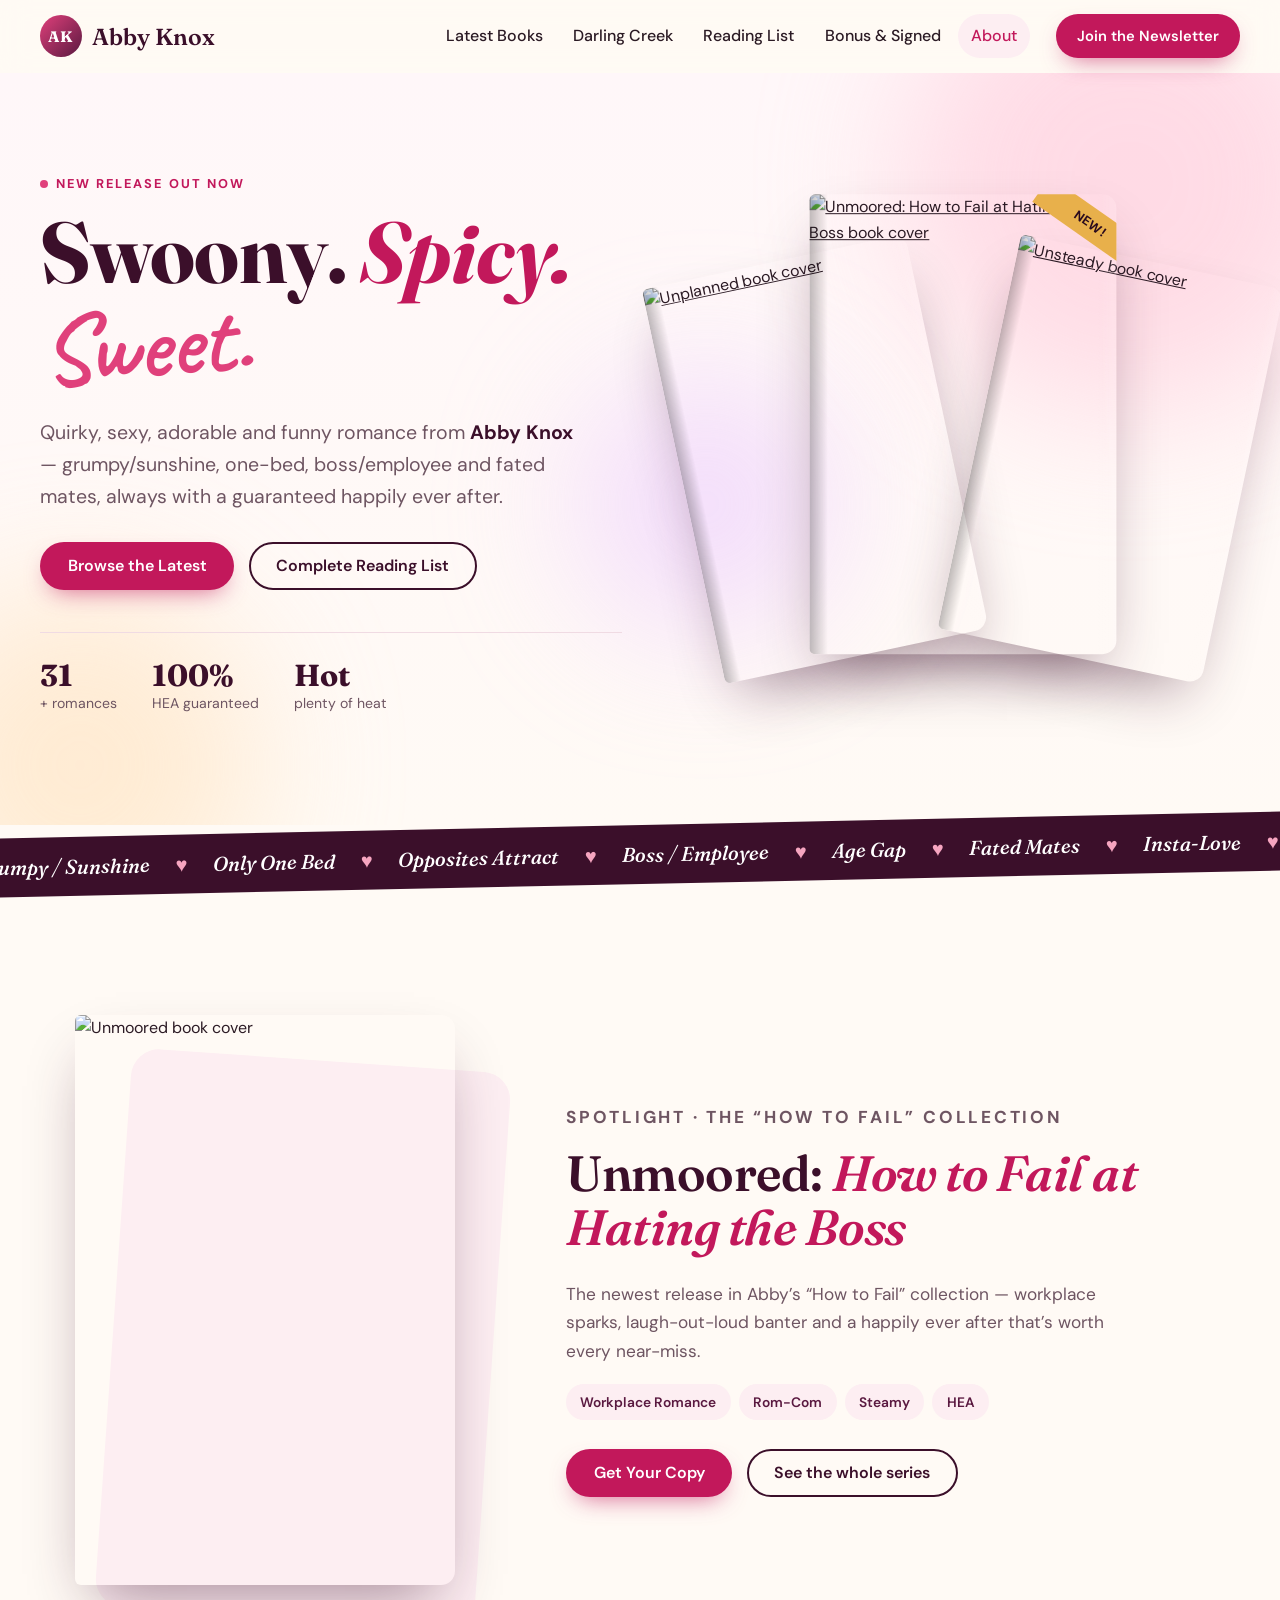
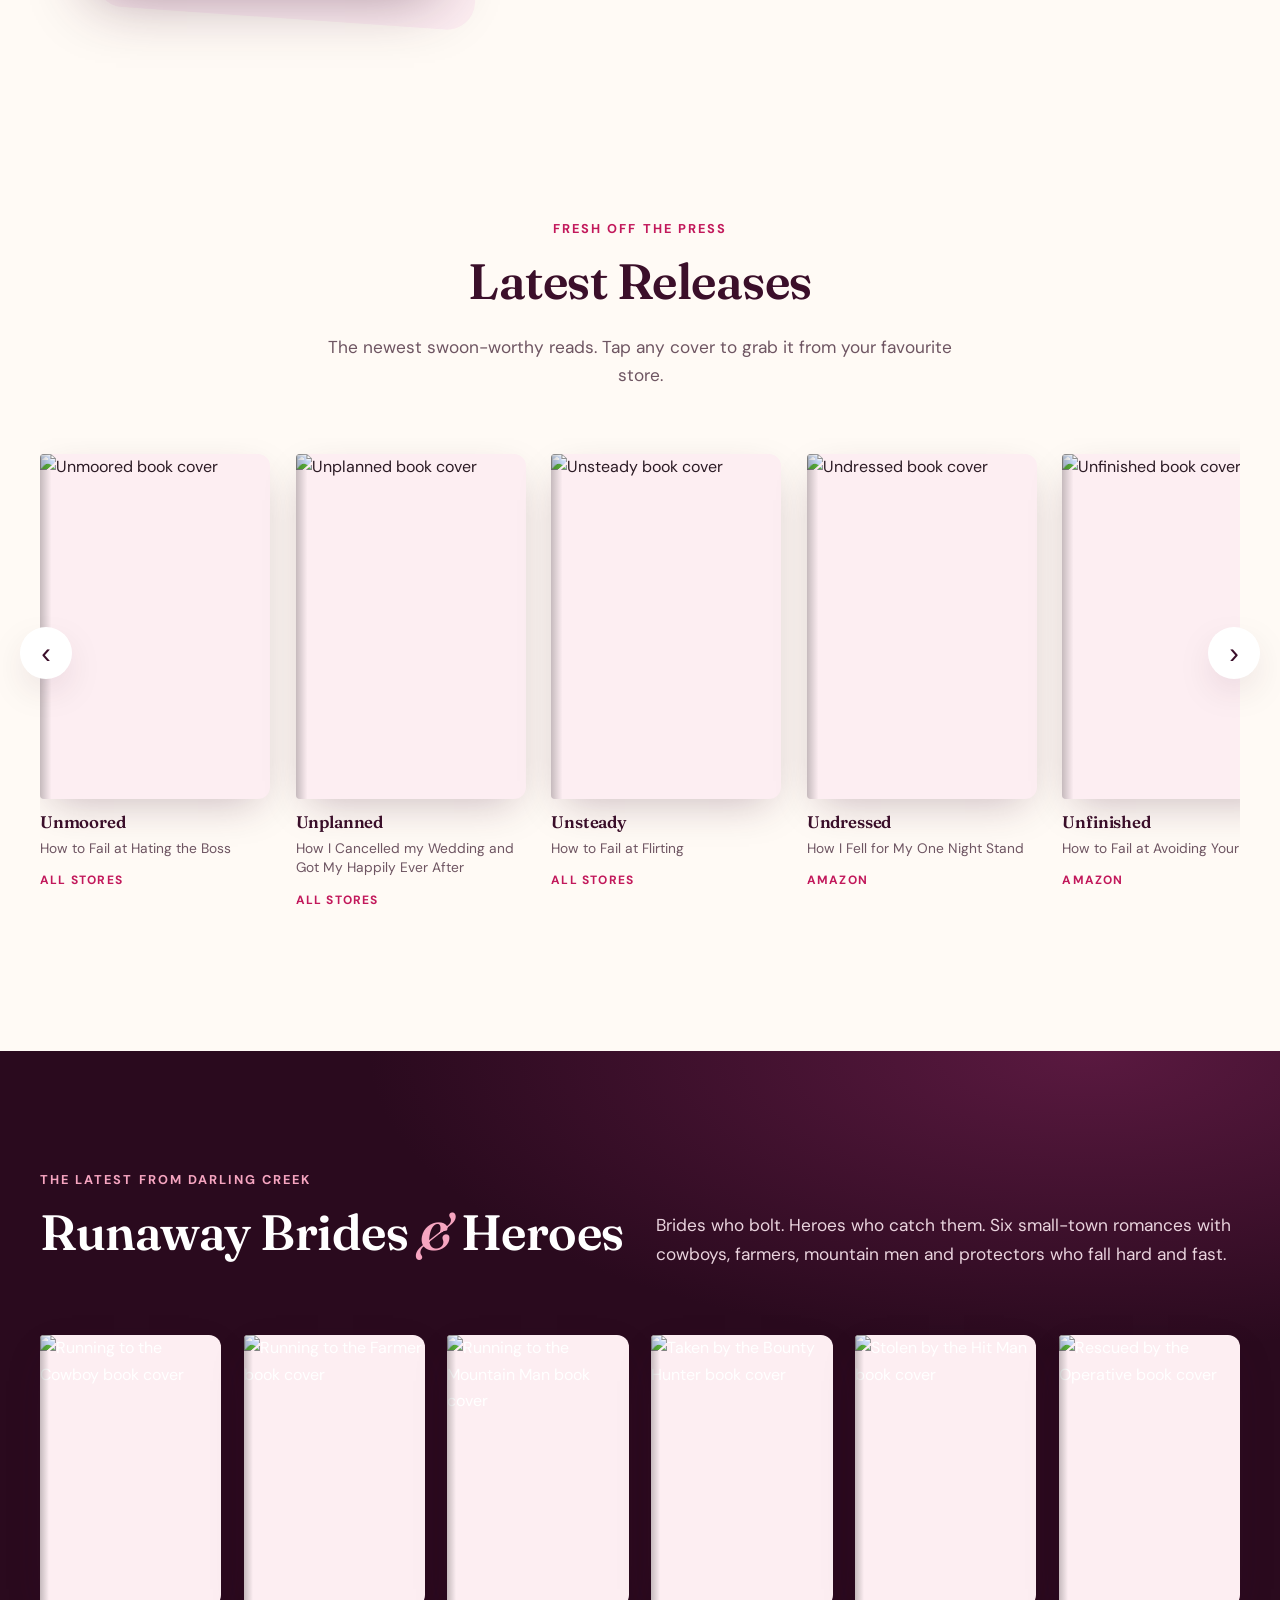
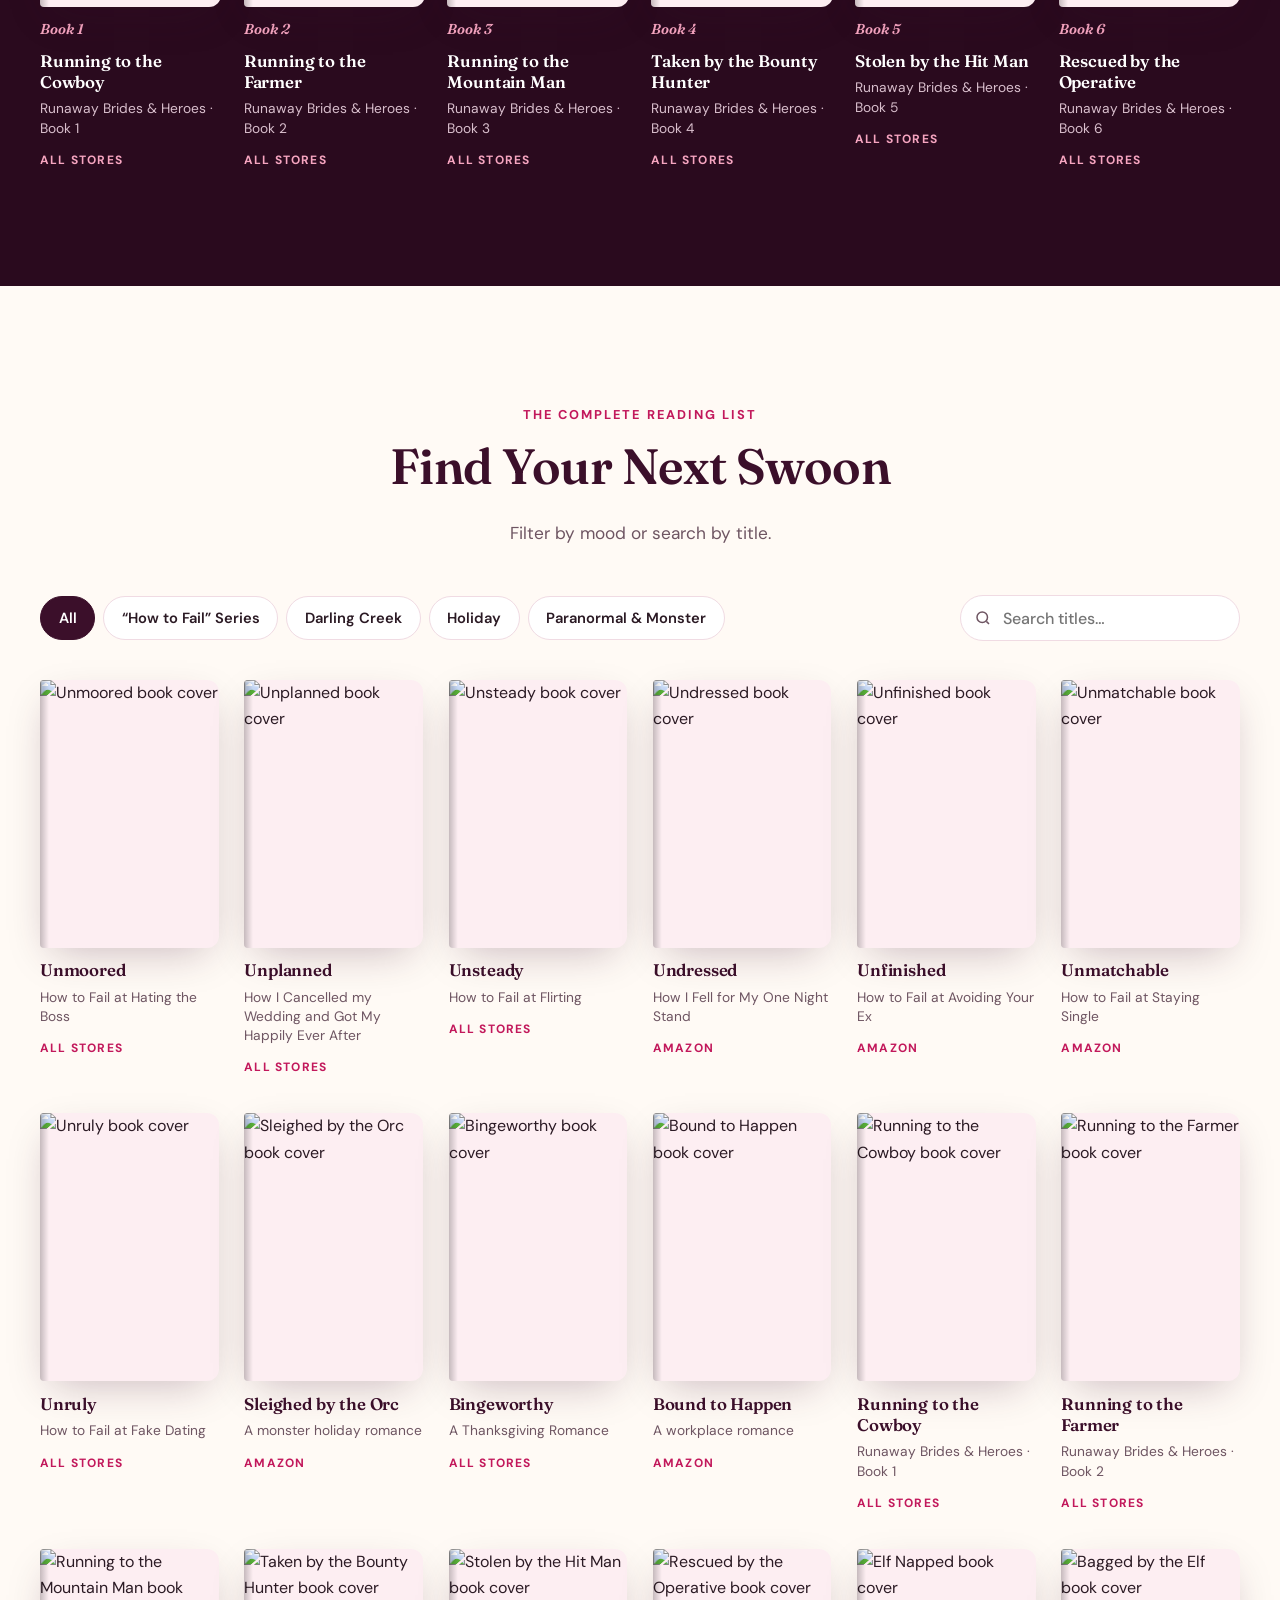
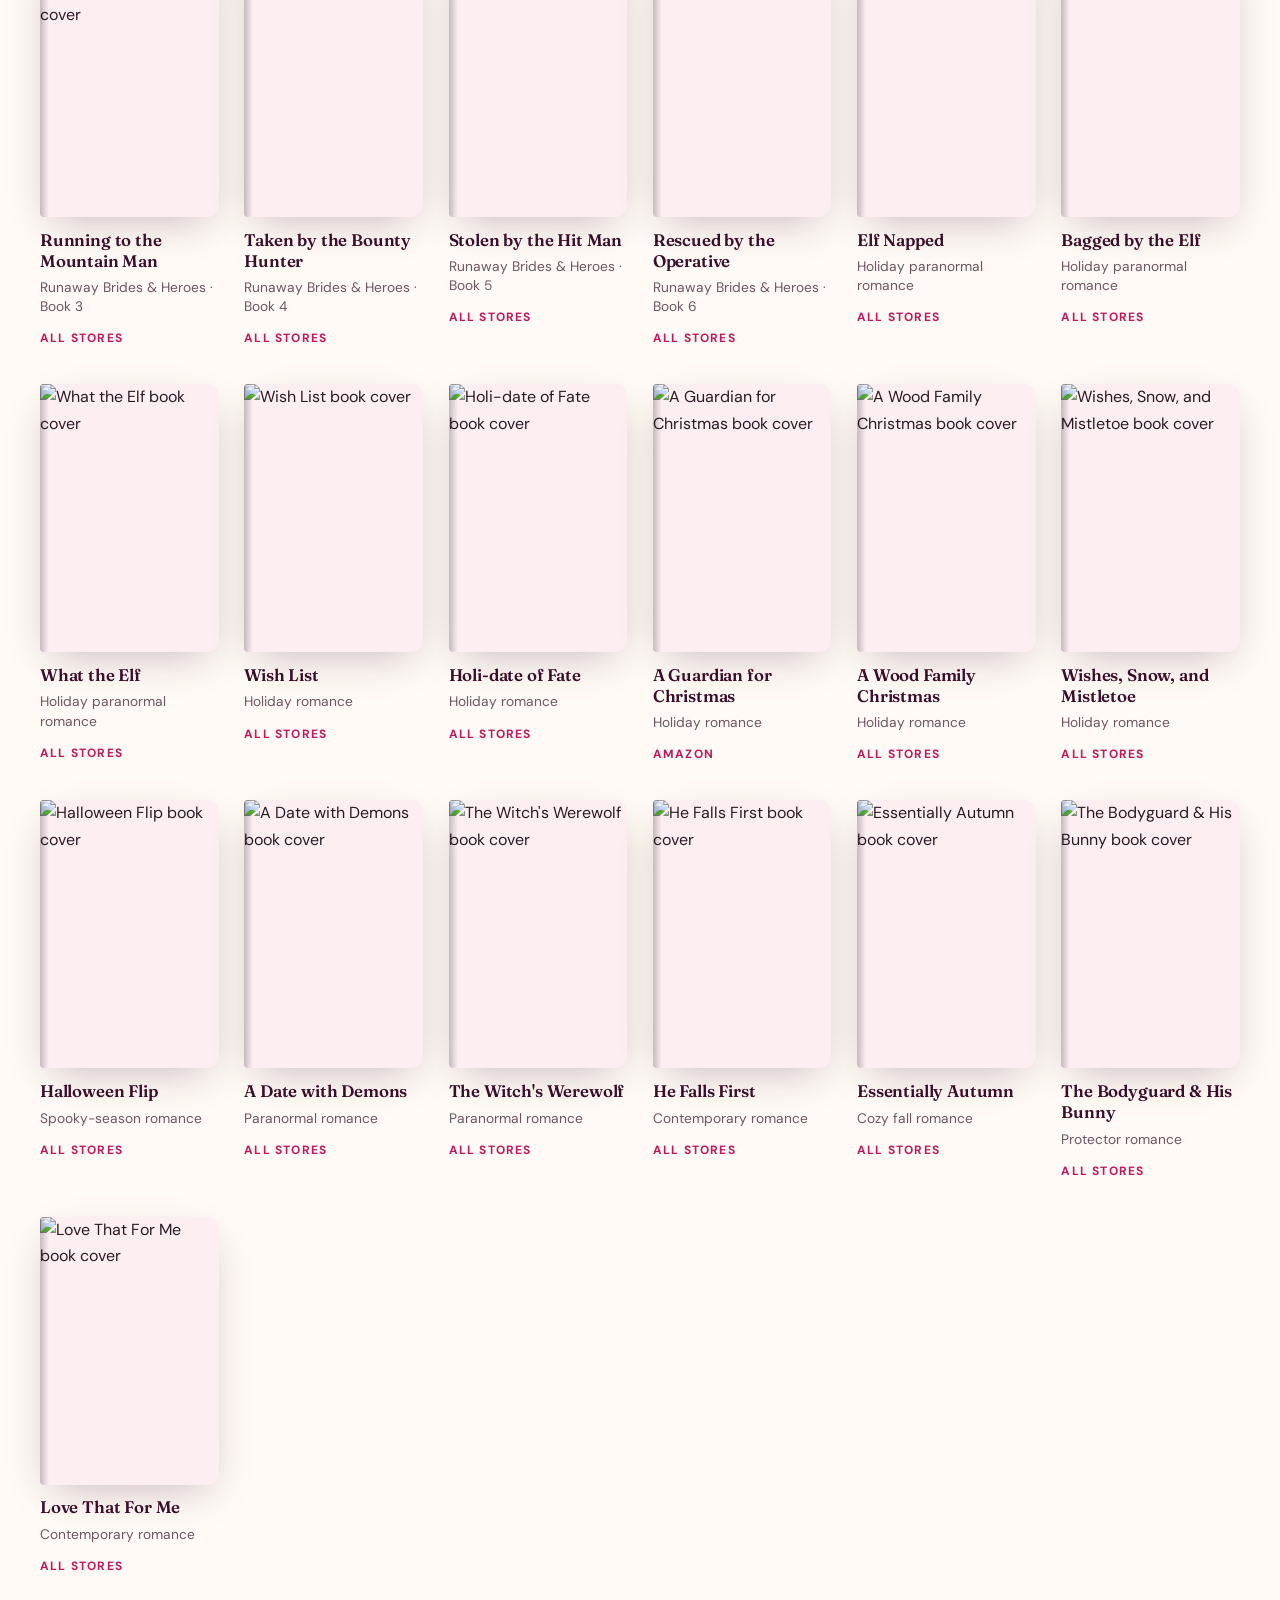
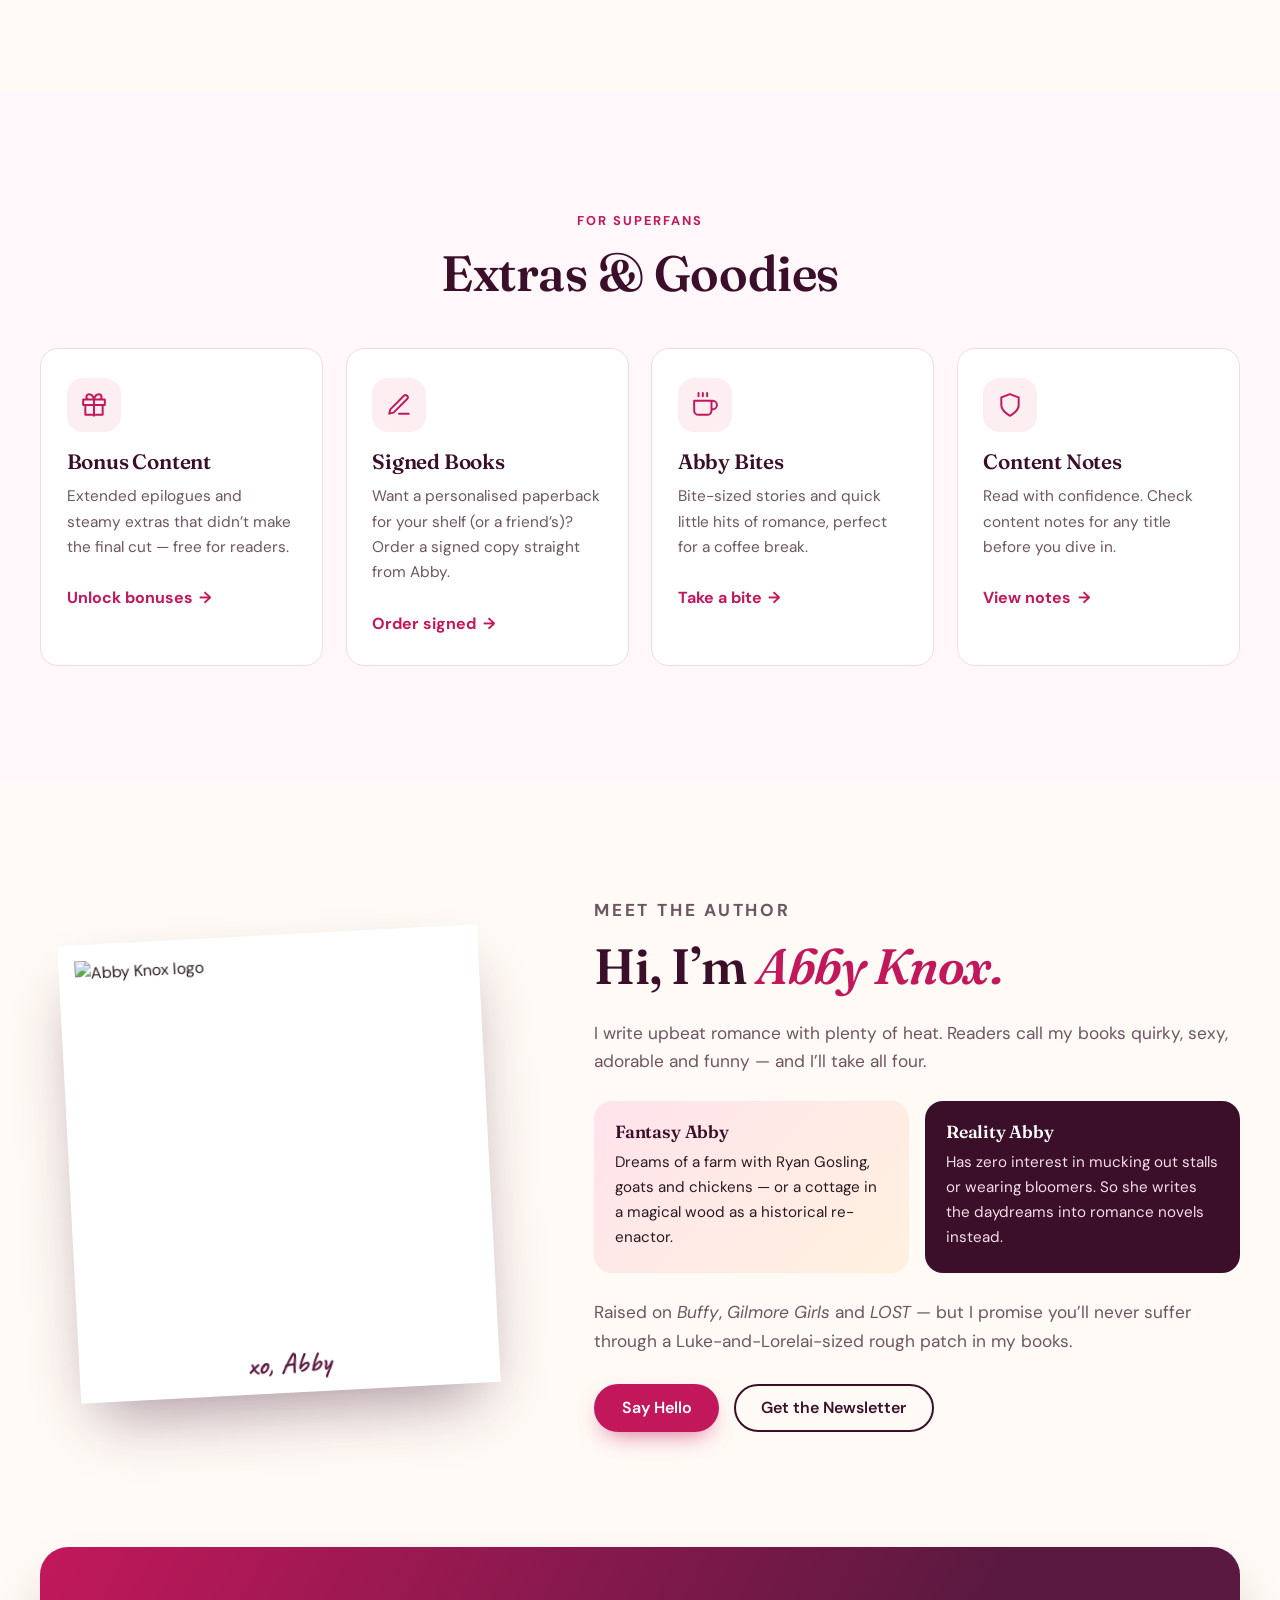
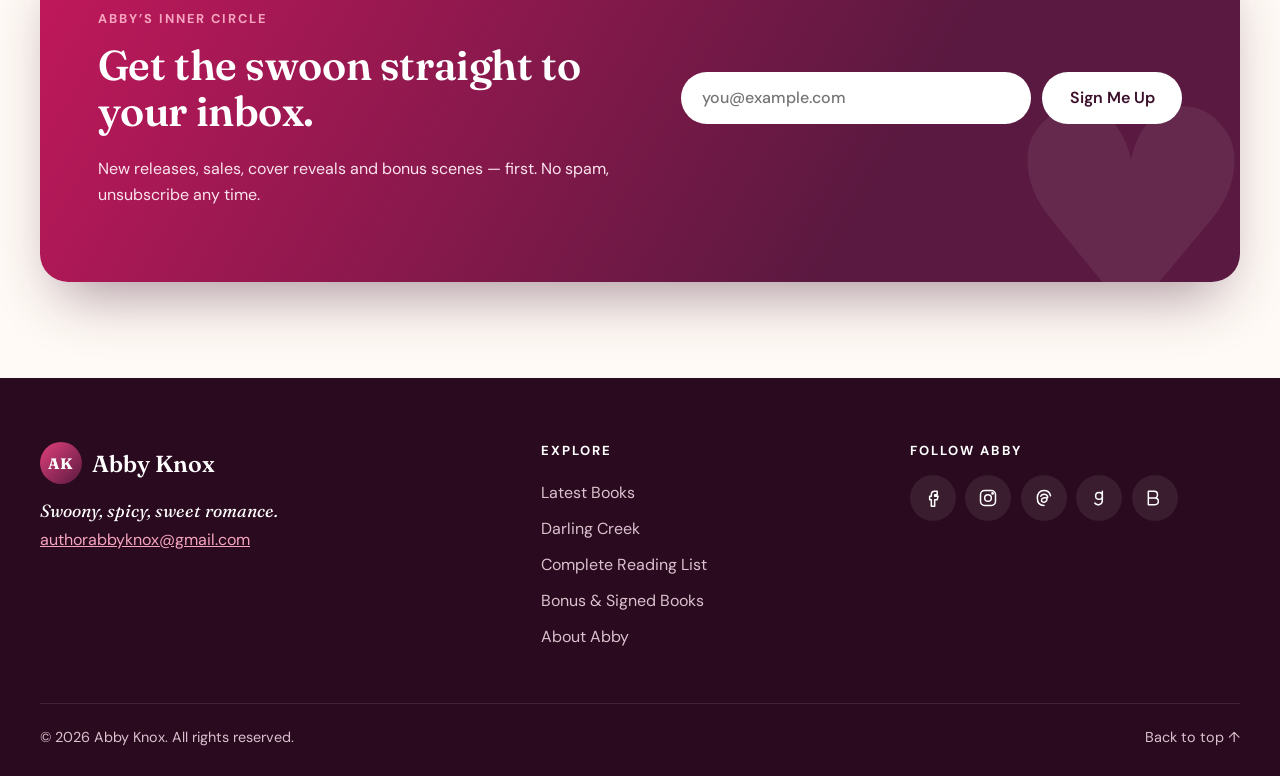
==== index.html @ 28b9ca62 "first commit Co-Authored-By: Claude Opus 5.5 <noreply@anthropic.com> Claude-Session: https://claude." ====
<!DOCTYPE html>
<html lang="en">
<head>
  <meta charset="UTF-8" />
  <meta name="viewport" content="width=device-width, initial-scale=1" />
  <title>Abby Knox | Swoony, Spicy, Sweet Romance</title>
  <meta name="description" content="Abby Knox writes upbeat, quirky, swoony romance with plenty of heat. Browse the latest releases, the Darling Creek series and the complete reading list." />
  <meta name="theme-color" content="#3b0f2a" />
  <link rel="preconnect" href="https://fonts.googleapis.com" />
  <link rel="preconnect" href="https://fonts.gstatic.com" crossorigin />
  <link href="https://fonts.googleapis.com/css2?family=Fraunces:ital,opsz,wght@0,9..144,400;0,9..144,600;0,9..144,700;1,9..144,400;1,9..144,600&family=DM+Sans:wght@400;500;600;700&family=Caveat:wght@600&display=swap" rel="stylesheet" />
  <link rel="stylesheet" href="styles.css" />
</head>
<body>
  <a class="skip-link" href="#main">Skip to content</a>

  <!-- ============ HEADER ============ -->
  <header class="site-header" id="top">
    <div class="container nav-wrap">
      <a href="#top" class="logo" aria-label="Abby Knox home">
        <span class="logo-mark">AK</span>
        <span class="logo-text">Abby Knox</span>
      </a>
      <nav class="nav" id="nav" aria-label="Main">
        <ul>
          <li><a href="#latest">Latest Books</a></li>
          <li><a href="#darling-creek">Darling Creek</a></li>
          <li><a href="#library">Reading List</a></li>
          <li><a href="#extras">Bonus &amp; Signed</a></li>
          <li><a href="#about">About</a></li>
        </ul>
        <a href="http://eepurl.com/c7pNu5" target="_blank" rel="noopener" class="btn btn-primary btn-sm nav-cta">Join the Newsletter</a>
      </nav>
      <button class="nav-toggle" id="navToggle" aria-label="Open menu" aria-expanded="false" aria-controls="nav">
        <span></span><span></span><span></span>
      </button>
    </div>
  </header>

  <main id="main">
    <!-- ============ HERO ============ -->
    <section class="hero">
      <div class="hero-bg" aria-hidden="true">
        <span class="blob b1"></span><span class="blob b2"></span><span class="blob b3"></span>
      </div>
      <div class="container hero-grid">
        <div class="hero-copy reveal">
          <p class="eyebrow"><span class="dot"></span> New release out now</p>
          <h1>Swoony. <em>Spicy.</em> <span class="script">Sweet.</span></h1>
          <p class="lead">Quirky, sexy, adorable and funny romance from <strong>Abby Knox</strong> — grumpy/sunshine, one-bed, boss/employee and fated mates, always with a guaranteed happily ever after.</p>
          <div class="hero-actions">
            <a href="#latest" class="btn btn-primary">Browse the Latest</a>
            <a href="#library" class="btn btn-ghost">Complete Reading List</a>
          </div>
          <ul class="hero-stats">
            <li><strong data-count="30">0</strong><span>+ romances</span></li>
            <li><strong>100%</strong><span>HEA guaranteed</span></li>
            <li><strong>Hot</strong><span>plenty of heat</span></li>
          </ul>
        </div>
        <div class="hero-books reveal" aria-label="Featured new releases">
          <a class="fan fan-1" href="https://books2read.com/u/49EpVd" target="_blank" rel="noopener">
            <img src="https://images.squarespace-cdn.com/content/v1/59ca86e87131a59786c2e17f/1787014314292-8K4HU4E8AZACJM93UQAE/Unplanned_Final.jpg?format=500w" alt="Unplanned book cover" width="300" height="450" />
          </a>
          <a class="fan fan-3" href="https://books2read.com/u/mVGlw2" target="_blank" rel="noopener">
            <img src="https://images.squarespace-cdn.com/content/v1/59ca86e87131a59786c2e17f/1787014336384-MXYSGGMZ4S5FW8HH7YEB/Unsteady_Final.jpg?format=500w" alt="Unsteady book cover" width="300" height="450" />
          </a>
          <a class="fan fan-2" href="https://books2read.com/u/mqypvO" target="_blank" rel="noopener">
            <img src="https://images.squarespace-cdn.com/content/v1/59ca86e87131a59786c2e17f/1787014352124-KC3EFAXMGMBIIRJT37XC/Unmoored_Final.jpg?format=750w" alt="Unmoored: How to Fail at Hating the Boss book cover" width="300" height="450" />
            <span class="badge-new">New!</span>
          </a>
        </div>
      </div>
    </section>

    <!-- ============ TROPE MARQUEE ============ -->
    <div class="marquee-wrap"><div class="marquee" aria-label="Favourite tropes">
      <div class="marquee-track">
        <span>Grumpy / Sunshine</span><i>♥</i><span>Only One Bed</span><i>♥</i><span>Opposites Attract</span><i>♥</i><span>Boss / Employee</span><i>♥</i><span>Age Gap</span><i>♥</i><span>Fated Mates</span><i>♥</i><span>Insta-Love</span><i>♥</i><span>Fake Dating</span><i>♥</i>
        <span aria-hidden="true">Grumpy / Sunshine</span><i aria-hidden="true">♥</i><span aria-hidden="true">Only One Bed</span><i aria-hidden="true">♥</i><span aria-hidden="true">Opposites Attract</span><i aria-hidden="true">♥</i><span aria-hidden="true">Boss / Employee</span><i aria-hidden="true">♥</i><span aria-hidden="true">Age Gap</span><i aria-hidden="true">♥</i><span aria-hidden="true">Fated Mates</span><i aria-hidden="true">♥</i><span aria-hidden="true">Insta-Love</span><i aria-hidden="true">♥</i><span aria-hidden="true">Fake Dating</span><i aria-hidden="true">♥</i>
      </div>
    </div></div>

    <!-- ============ FEATURED ============ -->
    <section class="section featured" aria-labelledby="featTitle">
      <div class="container featured-grid">
        <div class="featured-cover reveal">
          <img src="https://images.squarespace-cdn.com/content/v1/59ca86e87131a59786c2e17f/1787014352124-KC3EFAXMGMBIIRJT37XC/Unmoored_Final.jpg?format=750w" alt="Unmoored book cover" loading="lazy" width="400" height="600" />
        </div>
        <div class="featured-copy reveal">
          <p class="eyebrow">Spotlight · The “How to Fail” collection</p>
          <h2 id="featTitle">Unmoored: <em>How to Fail at Hating the Boss</em></h2>
          <p>The newest release in Abby’s “How to Fail” collection — workplace sparks, laugh-out-loud banter and a happily ever after that’s worth every near-miss.</p>
          <ul class="tags">
            <li>Workplace Romance</li><li>Rom-Com</li><li>Steamy</li><li>HEA</li>
          </ul>
          <div class="hero-actions">
            <a href="https://books2read.com/u/mqypvO" target="_blank" rel="noopener" class="btn btn-primary">Get Your Copy</a>
            <a href="#latest" class="btn btn-ghost">See the whole series</a>
          </div>
        </div>
      </div>
    </section>

    <!-- ============ LATEST ============ -->
    <section class="section" id="latest" aria-labelledby="latestTitle">
      <div class="container">
        <div class="section-head reveal">
          <p class="eyebrow">Fresh off the press</p>
          <h2 id="latestTitle">Latest Releases</h2>
          <p class="section-sub">The newest swoon-worthy reads. Tap any cover to grab it from your favourite store.</p>
        </div>
        <div class="carousel reveal">
          <button class="car-btn prev" aria-label="Scroll left" data-dir="-1">‹</button>
          <div class="book-row" id="latestRow"></div>
          <button class="car-btn next" aria-label="Scroll right" data-dir="1">›</button>
        </div>
      </div>
    </section>

    <!-- ============ DARLING CREEK ============ -->
    <section class="section series" id="darling-creek" aria-labelledby="dcTitle">
      <div class="container">
        <div class="series-head reveal">
          <div>
            <p class="eyebrow light">The latest from Darling Creek</p>
            <h2 id="dcTitle">Runaway Brides <span class="amp">&amp;</span> Heroes</h2>
          </div>
          <p class="series-copy">Brides who bolt. Heroes who catch them. Six small-town romances with cowboys, farmers, mountain men and protectors who fall hard and fast.</p>
        </div>
        <ol class="series-grid" id="seriesGrid"></ol>
      </div>
    </section>

    <!-- ============ LIBRARY ============ -->
    <section class="section" id="library" aria-labelledby="libTitle">
      <div class="container">
        <div class="section-head reveal">
          <p class="eyebrow">The complete reading list</p>
          <h2 id="libTitle">Find Your Next Swoon</h2>
          <p class="section-sub">Filter by mood or search by title.</p>
        </div>
        <div class="lib-tools reveal">
          <div class="filters" role="tablist" aria-label="Filter books">
            <button class="chip active" data-filter="all" role="tab" aria-selected="true">All</button>
            <button class="chip" data-filter="un" role="tab" aria-selected="false">“How to Fail” Series</button>
            <button class="chip" data-filter="darling" role="tab" aria-selected="false">Darling Creek</button>
            <button class="chip" data-filter="holiday" role="tab" aria-selected="false">Holiday</button>
            <button class="chip" data-filter="paranormal" role="tab" aria-selected="false">Paranormal &amp; Monster</button>
          </div>
          <label class="search">
            <span class="sr-only">Search titles</span>
            <svg viewBox="0 0 24 24" aria-hidden="true"><circle cx="11" cy="11" r="7"/><path d="m20 20-3.5-3.5"/></svg>
            <input type="search" id="search" placeholder="Search titles…" />
          </label>
        </div>
        <div class="book-grid" id="bookGrid"></div>
        <p class="empty" id="empty" hidden>No books match that search — try another word.</p>
      </div>
    </section>

    <!-- ============ EXTRAS ============ -->
    <section class="section extras" id="extras" aria-labelledby="extrasTitle">
      <div class="container">
        <div class="section-head reveal">
          <p class="eyebrow">For superfans</p>
          <h2 id="extrasTitle">Extras &amp; Goodies</h2>
        </div>
        <div class="extra-grid">
          <article class="extra-card reveal">
            <div class="extra-icon"><svg viewBox="0 0 24 24"><path d="M20 12v9H4v-9M2 7h20v5H2zM12 22V7M12 7H7.5a2.5 2.5 0 1 1 0-5C11 2 12 7 12 7zM12 7h4.5a2.5 2.5 0 1 0 0-5C13 2 12 7 12 7z"/></svg></div>
            <h3>Bonus Content</h3>
            <p>Extended epilogues and steamy extras that didn’t make the final cut — free for readers.</p>
            <a href="https://www.authorabbyknox.com/bonus" target="_blank" rel="noopener" class="link-arrow">Unlock bonuses</a>
          </article>
          <article class="extra-card reveal">
            <div class="extra-icon"><svg viewBox="0 0 24 24"><path d="M12 20h9M16.5 3.5a2.1 2.1 0 0 1 3 3L7 19l-4 1 1-4z"/></svg></div>
            <h3>Signed Books</h3>
            <p>Want a personalised paperback for your shelf (or a friend’s)? Order a signed copy straight from Abby.</p>
            <a href="https://www.authorabbyknox.com/signed-books" target="_blank" rel="noopener" class="link-arrow">Order signed</a>
          </article>
          <article class="extra-card reveal">
            <div class="extra-icon"><svg viewBox="0 0 24 24"><path d="M18 8h1a4 4 0 0 1 0 8h-1M2 8h16v9a4 4 0 0 1-4 4H6a4 4 0 0 1-4-4zM6 1v3M10 1v3M14 1v3"/></svg></div>
            <h3>Abby Bites</h3>
            <p>Bite-sized stories and quick little hits of romance, perfect for a coffee break.</p>
            <a href="https://www.authorabbyknox.com/abbybites" target="_blank" rel="noopener" class="link-arrow">Take a bite</a>
          </article>
          <article class="extra-card reveal">
            <div class="extra-icon"><svg viewBox="0 0 24 24"><path d="M12 22s8-4 8-10V5l-8-3-8 3v7c0 6 8 10 8 10z"/></svg></div>
            <h3>Content Notes</h3>
            <p>Read with confidence. Check content notes for any title before you dive in.</p>
            <a href="https://www.authorabbyknox.com/content-notes" target="_blank" rel="noopener" class="link-arrow">View notes</a>
          </article>
        </div>
      </div>
    </section>

    <!-- ============ ABOUT ============ -->
    <section class="section about" id="about" aria-labelledby="aboutTitle">
      <div class="container about-grid">
        <div class="about-visual reveal">
          <div class="polaroid">
            <img src="https://static1.squarespace.com/static/59ca86e87131a59786c2e17f/t/661eb293f008772becd1b876/1713287827906/abby+logomail+copy.jpg?format=750w" alt="Abby Knox logo" loading="lazy" width="500" height="500" />
            <span class="caption">xo, Abby</span>
          </div>
        </div>
        <div class="about-copy reveal">
          <p class="eyebrow">Meet the author</p>
          <h2 id="aboutTitle">Hi, I’m <em>Abby Knox.</em></h2>
          <p>I write upbeat romance with plenty of heat. Readers call my books quirky, sexy, adorable and funny — and I’ll take all four.</p>
          <div class="split">
            <div class="split-card fantasy">
              <h3>Fantasy Abby</h3>
              <p>Dreams of a farm with Ryan Gosling, goats and chickens — or a cottage in a magical wood as a historical re-enactor.</p>
            </div>
            <div class="split-card reality">
              <h3>Reality Abby</h3>
              <p>Has zero interest in mucking out stalls or wearing bloomers. So she writes the daydreams into romance novels instead.</p>
            </div>
          </div>
          <p>Raised on <em>Buffy</em>, <em>Gilmore Girls</em> and <em>LOST</em> — but I promise you’ll never suffer through a Luke-and-Lorelai-sized rough patch in my books.</p>
          <div class="hero-actions">
            <a href="mailto:authorabbyknox@gmail.com" class="btn btn-primary">Say Hello</a>
            <a href="http://eepurl.com/c7pNu5" target="_blank" rel="noopener" class="btn btn-ghost">Get the Newsletter</a>
          </div>
        </div>
      </div>
    </section>

    <!-- ============ NEWSLETTER ============ -->
    <section class="newsletter" aria-labelledby="nlTitle">
      <div class="container nl-box reveal">
        <div>
          <p class="eyebrow light">Abby’s inner circle</p>
          <h2 id="nlTitle">Get the swoon straight to your inbox.</h2>
          <p>New releases, sales, cover reveals and bonus scenes — first. No spam, unsubscribe any time.</p>
        </div>
        <form class="nl-form" id="nlForm" action="http://eepurl.com/c7pNu5" method="get" target="_blank" novalidate>
          <label for="nlEmail" class="sr-only">Email address</label>
          <input id="nlEmail" type="email" name="EMAIL" placeholder="you@example.com" autocomplete="email" required />
          <button type="submit" class="btn btn-light">Sign Me Up</button>
          <p class="form-msg" id="nlMsg" role="status" aria-live="polite"></p>
        </form>
      </div>
    </section>
  </main>

  <!-- ============ FOOTER ============ -->
  <footer class="site-footer">
    <div class="container footer-grid">
      <div>
        <a href="#top" class="logo light"><span class="logo-mark">AK</span><span class="logo-text">Abby Knox</span></a>
        <p class="foot-tag">Swoony, spicy, sweet romance.</p>
        <a class="foot-mail" href="mailto:authorabbyknox@gmail.com">authorabbyknox@gmail.com</a>
      </div>
      <nav aria-label="Footer">
        <h3>Explore</h3>
        <ul>
          <li><a href="#latest">Latest Books</a></li>
          <li><a href="#darling-creek">Darling Creek</a></li>
          <li><a href="#library">Complete Reading List</a></li>
          <li><a href="#extras">Bonus &amp; Signed Books</a></li>
          <li><a href="#about">About Abby</a></li>
        </ul>
      </nav>
      <div>
        <h3>Follow Abby</h3>
        <ul class="socials">
          <li><a href="https://facebook.com/abbyknoxauthor" target="_blank" rel="noopener" aria-label="Facebook"><svg viewBox="0 0 24 24"><path d="M14 8h3V4h-3a4 4 0 0 0-4 4v2H8v4h2v8h4v-8h3l1-4h-4V8z"/></svg></a></li>
          <li><a href="https://instagram.com/author_abby_knox" target="_blank" rel="noopener" aria-label="Instagram"><svg viewBox="0 0 24 24"><rect x="3" y="3" width="18" height="18" rx="5"/><circle cx="12" cy="12" r="4"/><circle cx="17.5" cy="6.5" r=".8"/></svg></a></li>
          <li><a href="https://www.threads.net/@author_abby_knox" target="_blank" rel="noopener" aria-label="Threads"><svg viewBox="0 0 24 24"><path d="M16.5 11.2c-.4-2.6-2.2-3.7-4.4-3.7-2 0-3.4 1-4 2.4M12 21c-5 0-8-3.3-8-9s3-9 8-9c4.3 0 7 2.4 7.8 6.3M9 14.8c0 1.4 1.3 2.4 3 2.3 2.4-.1 3.7-1.9 3.7-5-3-.6-6.7-.3-6.7 2.7z"/></svg></a></li>
          <li><a href="https://www.goodreads.com/AuthorAbbyKnox" target="_blank" rel="noopener" aria-label="Goodreads"><svg viewBox="0 0 24 24"><path d="M16 4v11a5 5 0 0 1-9 3M16 9.5a4 4 0 1 1-8 0 4 4 0 0 1 8 0z"/></svg></a></li>
          <li><a href="https://www.bookbub.com/profile/abby-knox" target="_blank" rel="noopener" aria-label="BookBub"><svg viewBox="0 0 24 24"><path d="M4 4h7a4 4 0 0 1 0 8H4zM4 12h8a4 4 0 0 1 0 8H4z"/></svg></a></li>
        </ul>
      </div>
    </div>
    <div class="container foot-bottom">
      <p>© <span id="year"></span> Abby Knox. All rights reserved.</p>
      <a href="#top" class="back-top">Back to top ↑</a>
    </div>
  </footer>

  <script src="script.js"></script>
</body>
</html>
---- styles.css ----
/* =========================================================
   Abby Knox — Author Website
   Design tokens → base → components → sections → responsive
   ========================================================= */
:root {
  /* Color */
  --plum-900: #2a0a1e;
  --plum-800: #3b0f2a;
  --plum-700: #5a1940;
  --rose-600: #c2185b;
  --rose-500: #e0407b;
  --rose-300: #f6a5c0;
  --blush-100: #fdeef2;
  --blush-50: #fff7f9;
  --cream: #fffaf5;
  --gold: #e8b04b;
  --ink: #2b1a24;
  --muted: #6e5562;
  --line: #f0dbe3;

  --bg: var(--cream);
  --surface: #ffffff;
  --primary: var(--rose-600);
  --primary-hover: #a3134c;

  /* Type */
  --font-display: "Fraunces", Georgia, serif;
  --font-body: "DM Sans", system-ui, -apple-system, sans-serif;
  --font-script: "Caveat", cursive;

  /* Space / shape */
  --radius-sm: 10px;
  --radius: 18px;
  --radius-lg: 28px;
  --shadow-sm: 0 2px 8px rgba(59, 15, 42, .08);
  --shadow: 0 14px 40px -12px rgba(59, 15, 42, .28);
  --shadow-lg: 0 30px 60px -20px rgba(59, 15, 42, .45);
  --container: 1200px;
  --ease: cubic-bezier(.22, .8, .3, 1);
}

/* ---------- Base ---------- */
*, *::before, *::after { box-sizing: border-box; }
html { overflow-x: clip; scroll-behavior: smooth; scroll-padding-top: 84px; -webkit-text-size-adjust: 100%; }
body {
  margin: 0;
  font-family: var(--font-body);
  font-size: 1rem;
  line-height: 1.65;
  color: var(--ink);
  background: var(--bg);
  -webkit-font-smoothing: antialiased;
  overflow-x: hidden;
  overflow-x: clip;
}
img { max-width: 100%; display: block; height: auto; }
a { color: inherit; }
h1, h2, h3 { font-family: var(--font-display); line-height: 1.1; margin: 0 0 .5em; color: var(--plum-800); letter-spacing: -.01em; }
h2 { font-size: clamp(2rem, 4.2vw, 3.1rem); font-weight: 600; }
h2 em, h1 em { color: var(--primary); font-style: italic; }
h3 { font-size: 1.3rem; font-weight: 600; }
p { margin: 0 0 1rem; }
ul, ol { margin: 0; padding: 0; list-style: none; }
.container { width: min(100% - 2.5rem, var(--container)); margin-inline: auto; }
.section { padding: clamp(4rem, 9vw, 7.5rem) 0; }
.sr-only { position: absolute; width: 1px; height: 1px; overflow: hidden; clip: rect(0 0 0 0); white-space: nowrap; }
.skip-link { position: absolute; left: 1rem; top: -60px; background: var(--plum-800); color: #fff; padding: .6rem 1rem; border-radius: var(--radius-sm); z-index: 200; transition: top .2s; }
.skip-link:focus { top: 1rem; }
:focus-visible { outline: 3px solid var(--rose-500); outline-offset: 3px; border-radius: 6px; }

.eyebrow {
  display: inline-flex; align-items: center; gap: .5rem;
  font-size: .8rem; font-weight: 700; letter-spacing: .16em; text-transform: uppercase;
  color: var(--primary); margin-bottom: .9rem;
}
.eyebrow.light { color: var(--rose-300); }
.eyebrow .dot { width: 8px; height: 8px; border-radius: 50%; background: var(--rose-500); box-shadow: 0 0 0 0 rgba(224, 64, 123, .6); animation: pulse 2s infinite; }
@keyframes pulse { 70% { box-shadow: 0 0 0 10px rgba(224, 64, 123, 0); } 100% { box-shadow: 0 0 0 0 rgba(224, 64, 123, 0); } }

.section-head { text-align: center; max-width: 640px; margin: 0 auto 3rem; }
.section-sub { color: var(--muted); font-size: 1.08rem; }

/* ---------- Buttons ---------- */
.btn {
  display: inline-flex; align-items: center; justify-content: center; gap: .5rem;
  min-height: 48px; padding: .8rem 1.6rem;
  font: 600 1rem/1 var(--font-body); text-decoration: none;
  border-radius: 999px; border: 2px solid transparent; cursor: pointer;
  transition: transform .25s var(--ease), background .25s, box-shadow .25s, color .25s;
}
.btn-sm { min-height: 44px; padding: .6rem 1.2rem; font-size: .92rem; }
.btn-primary { background: var(--primary); color: #fff; box-shadow: 0 10px 24px -10px rgba(194, 24, 91, .7); }
.btn-primary:hover { background: var(--primary-hover); transform: translateY(-2px); }
.btn-ghost { border-color: var(--plum-800); color: var(--plum-800); background: transparent; }
.btn-ghost:hover { background: var(--plum-800); color: #fff; transform: translateY(-2px); }
.btn-light { background: #fff; color: var(--plum-800); }
.btn-light:hover { background: var(--blush-100); transform: translateY(-2px); }
.link-arrow { font-weight: 700; color: var(--primary); text-decoration: none; display: inline-flex; gap: .4rem; align-items: center; min-height: 44px; }
.link-arrow::after { content: "→"; transition: transform .25s var(--ease); }
.link-arrow:hover::after { transform: translateX(4px); }

/* ---------- Header ---------- */
.site-header {
  position: sticky; top: 0; z-index: 100;
  background: rgba(255, 250, 245, .82);
  backdrop-filter: saturate(1.4) blur(14px); -webkit-backdrop-filter: saturate(1.4) blur(14px);
  border-bottom: 1px solid transparent;
  transition: border-color .3s, box-shadow .3s;
}
.site-header.scrolled { border-color: var(--line); box-shadow: var(--shadow-sm); }
.nav-wrap { display: flex; align-items: center; justify-content: space-between; height: 72px; }
.logo { display: inline-flex; align-items: center; gap: .65rem; text-decoration: none; }
.logo-mark {
  display: grid; place-items: center; width: 42px; height: 42px; border-radius: 50%;
  background: linear-gradient(135deg, var(--rose-500), var(--plum-700));
  color: #fff; font: 700 .95rem var(--font-display); letter-spacing: .02em;
}
.logo-text { font: 600 1.45rem var(--font-display); color: var(--plum-800); }
.logo.light .logo-text { color: #fff; }
.nav { display: flex; align-items: center; gap: 1.6rem; }
.nav ul { display: flex; gap: .3rem; }
.nav ul a {
  display: inline-flex; align-items: center; min-height: 44px; padding: 0 .8rem;
  font-weight: 500; text-decoration: none; color: var(--ink); border-radius: 999px;
  transition: background .2s, color .2s;
}
.nav ul a:hover, .nav ul a.active { background: var(--blush-100); color: var(--primary); }
.nav-toggle { display: none; width: 48px; height: 48px; border: 0; background: transparent; cursor: pointer; padding: 12px; border-radius: 12px; }
.nav-toggle span { display: block; height: 2px; background: var(--plum-800); border-radius: 2px; margin: 5px 0; transition: transform .3s var(--ease), opacity .2s; }
.nav-toggle[aria-expanded="true"] span:nth-child(1) { transform: translateY(7px) rotate(45deg); }
.nav-toggle[aria-expanded="true"] span:nth-child(2) { opacity: 0; }
.nav-toggle[aria-expanded="true"] span:nth-child(3) { transform: translateY(-7px) rotate(-45deg); }

/* ---------- Hero ---------- */
.hero { position: relative; overflow: hidden; padding: clamp(3rem, 7vw, 6rem) 0 clamp(4rem, 8vw, 7rem); }
.hero-bg { position: absolute; inset: 0; z-index: -1; background: linear-gradient(180deg, var(--blush-50), var(--cream)); }
.blob { position: absolute; border-radius: 50%; filter: blur(70px); opacity: .55; animation: float 14s ease-in-out infinite; }
.b1 { width: 460px; height: 460px; background: #ffc4d6; top: -120px; right: -80px; }
.b2 { width: 360px; height: 360px; background: #ffe0b8; bottom: -120px; left: -100px; animation-delay: -5s; }
.b3 { width: 260px; height: 260px; background: #e9c6ff; top: 40%; left: 45%; animation-delay: -9s; }
@keyframes float { 50% { transform: translate(30px, -30px) scale(1.08); } }
.hero-grid { display: grid; grid-template-columns: 1.05fr 1fr; gap: clamp(2rem, 5vw, 5rem); align-items: center; }
.hero h1 { font-size: clamp(2.8rem, 7vw, 5.4rem); font-weight: 700; line-height: 1; margin-bottom: 1.4rem; }
.script { font-family: var(--font-script); color: var(--rose-500); font-size: 1.15em; font-weight: 600; display: inline-block; transform: rotate(-4deg); }
.lead { font-size: clamp(1.05rem, 1.6vw, 1.22rem); color: var(--muted); max-width: 34rem; }
.lead strong { color: var(--plum-800); }
.hero-actions { display: flex; flex-wrap: wrap; gap: .9rem; margin-top: 1.8rem; }
.hero-stats { display: flex; flex-wrap: wrap; gap: 2.2rem; margin-top: 2.6rem; padding-top: 1.6rem; border-top: 1px solid var(--line); }
.hero-stats li { display: flex; flex-direction: column; }
.hero-stats strong { font: 700 1.9rem var(--font-display); color: var(--plum-800); line-height: 1.1; }
.hero-stats span { font-size: .88rem; color: var(--muted); }

.hero-books { position: relative; height: clamp(380px, 46vw, 560px); }
.fan {
  position: absolute; top: 50%; left: 50%; width: clamp(170px, 21vw, 280px);
  border-radius: 6px 14px 14px 6px; overflow: hidden; box-shadow: var(--shadow-lg);
  transition: transform .6s var(--ease), box-shadow .4s;
}
.fan img { aspect-ratio: 2/3; object-fit: cover; width: 100%; }
.fan::after { content: ""; position: absolute; inset: 0; background: linear-gradient(90deg, rgba(0,0,0,.25), transparent 6%, transparent 94%, rgba(255,255,255,.12)); pointer-events: none; }
.fan-1 { transform: translate(-105%, -46%) rotate(-12deg); z-index: 1; }
.fan-3 { transform: translate(5%, -46%) rotate(12deg); z-index: 1; }
.fan-2 { transform: translate(-50%, -54%); z-index: 2; width: clamp(200px, 24vw, 320px); }
.hero-books:hover .fan-1 { transform: translate(-118%, -46%) rotate(-16deg); }
.hero-books:hover .fan-3 { transform: translate(18%, -46%) rotate(16deg); }
.fan-2:hover { transform: translate(-50%, -58%) scale(1.03); }
.badge-new {
  position: absolute; top: 14px; right: -34px; transform: rotate(35deg);
  background: var(--gold); color: var(--plum-900); font-weight: 700; font-size: .8rem;
  padding: .3rem 2.6rem; letter-spacing: .08em; text-transform: uppercase; z-index: 3;
}

/* ---------- Marquee ---------- */
.marquee-wrap { overflow: hidden; padding: 1rem 0; margin-top: -1rem; }
.marquee { background: var(--plum-800); color: #fff; overflow: hidden; padding: 1.05rem 0; transform: rotate(-1.2deg); width: 104%; margin-left: -2%; }
.marquee-track { display: flex; gap: 1.6rem; width: max-content; animation: scroll 38s linear infinite; font: italic 500 1.25rem var(--font-display); white-space: nowrap; }
.marquee i { color: var(--rose-300); font-style: normal; }
@keyframes scroll { to { transform: translateX(-50%); } }

/* ---------- Featured ---------- */
.featured-grid { display: grid; grid-template-columns: .8fr 1.2fr; gap: clamp(2rem, 6vw, 6rem); align-items: center; }
.featured-cover { position: relative; max-width: 380px; justify-self: center; }
.featured-cover::before { content: ""; position: absolute; inset: 8% -10% -6% 10%; background: var(--blush-100); border-radius: var(--radius-lg); z-index: -1; transform: rotate(4deg); }
.featured-cover img { border-radius: 6px 14px 14px 6px; box-shadow: var(--shadow-lg); }
.featured-copy p { color: var(--muted); font-size: 1.08rem; max-width: 36rem; }
.tags { display: flex; flex-wrap: wrap; gap: .5rem; margin: 1.2rem 0 .4rem; }
.tags li { padding: .4rem .9rem; border-radius: 999px; background: var(--blush-100); color: var(--plum-700); font-size: .86rem; font-weight: 600; }

/* ---------- Book cards ---------- */
.book-card { text-decoration: none; display: flex; flex-direction: column; gap: .8rem; }
.book-card .cover {
  position: relative; border-radius: 4px 12px 12px 4px; overflow: hidden;
  box-shadow: var(--shadow); aspect-ratio: 2/3; background: var(--blush-100);
  transition: transform .4s var(--ease), box-shadow .4s var(--ease);
}
.book-card .cover img { width: 100%; height: 100%; object-fit: cover; }
.book-card .cover::after { content: ""; position: absolute; inset: 0; background: linear-gradient(90deg, rgba(0,0,0,.22), transparent 5%); pointer-events: none; }
.book-card .buy {
  position: absolute; left: 50%; bottom: 14px; transform: translate(-50%, 12px); opacity: 0;
  background: #fff; color: var(--plum-800); font-weight: 700; font-size: .85rem;
  padding: .55rem 1.1rem; border-radius: 999px; white-space: nowrap; box-shadow: var(--shadow-sm);
  transition: opacity .3s, transform .3s var(--ease); z-index: 2;
}
.book-card:hover .cover, .book-card:focus-visible .cover { transform: translateY(-8px) rotate(-1deg); box-shadow: var(--shadow-lg); }
.book-card:hover .buy, .book-card:focus-visible .buy { opacity: 1; transform: translate(-50%, 0); }
.book-card h3 { font-size: 1.05rem; margin: 0; line-height: 1.25; }
.book-card .sub { font-size: .86rem; color: var(--muted); margin: -.4rem 0 0; line-height: 1.4; }
.book-card .store { font-size: .75rem; font-weight: 700; color: var(--primary); text-transform: uppercase; letter-spacing: .1em; }

/* Carousel */
.carousel { position: relative; }
.book-row {
  display: grid; grid-auto-flow: column; grid-auto-columns: clamp(170px, 19vw, 230px); gap: 1.6rem;
  overflow-x: auto; scroll-snap-type: x mandatory; padding: 1rem .5rem 1.6rem; scrollbar-width: none;
}
.book-row::-webkit-scrollbar { display: none; }
.book-row > * { scroll-snap-align: start; }
.car-btn {
  position: absolute; top: 38%; z-index: 3; width: 52px; height: 52px; border-radius: 50%;
  border: 0; background: #fff; color: var(--plum-800); font-size: 1.8rem; line-height: 1; cursor: pointer;
  box-shadow: var(--shadow); transition: transform .2s, background .2s, opacity .2s;
}
.car-btn:hover { background: var(--primary); color: #fff; transform: scale(1.06); }
.car-btn.prev { left: -20px; } .car-btn.next { right: -20px; }
.car-btn:disabled { opacity: 0; pointer-events: none; }

/* ---------- Series ---------- */
.series { background: radial-gradient(1200px 500px at 85% 0%, var(--plum-700), transparent 60%), var(--plum-900); color: #fff; }
.series h2 { color: #fff; }
.amp { font-style: italic; color: var(--rose-300); }
.series-head { display: grid; grid-template-columns: 1fr 1fr; gap: 2rem; align-items: end; margin-bottom: 3.2rem; }
.series-copy { color: #e9d3dd; font-size: 1.08rem; }
.series-grid { display: grid; grid-template-columns: repeat(6, 1fr); gap: 1.4rem; counter-reset: book; }
.series-grid .book-card h3 { color: #fff; }
.series-grid .book-card .store { color: var(--rose-300); }
.series-grid .book-card .sub { color: #d9bfcd; }
.series-grid .num { font: italic 600 .9rem var(--font-display); color: var(--rose-300); }

/* ---------- Library ---------- */
.lib-tools { display: flex; flex-wrap: wrap; gap: 1rem; justify-content: space-between; align-items: center; margin-bottom: 2.4rem; }
.filters { display: flex; flex-wrap: wrap; gap: .5rem; }
.chip {
  min-height: 44px; padding: .5rem 1.1rem; border-radius: 999px; border: 1.5px solid var(--line);
  background: #fff; font: 600 .92rem var(--font-body); color: var(--ink); cursor: pointer;
  transition: background .2s, color .2s, border-color .2s;
}
.chip:hover { border-color: var(--rose-300); }
.chip.active { background: var(--plum-800); color: #fff; border-color: var(--plum-800); }
.search { position: relative; flex: 0 1 280px; }
.search svg { position: absolute; left: 14px; top: 50%; translate: 0 -50%; width: 18px; height: 18px; fill: none; stroke: var(--muted); stroke-width: 2; }
.search input {
  width: 100%; min-height: 46px; padding: .6rem 1rem .6rem 2.6rem; border-radius: 999px;
  border: 1.5px solid var(--line); background: #fff; font: 500 16px var(--font-body); color: var(--ink);
}
.search input:focus { outline: none; border-color: var(--rose-500); box-shadow: 0 0 0 4px rgba(224, 64, 123, .15); }
.book-grid { display: grid; grid-template-columns: repeat(auto-fill, minmax(170px, 1fr)); gap: 2.2rem 1.6rem; }
.book-grid .book-card { animation: pop .45s var(--ease) both; }
@keyframes pop { from { opacity: 0; transform: translateY(14px); } }
.empty { text-align: center; color: var(--muted); padding: 2rem 0; }

/* ---------- Extras ---------- */
.extras { background: var(--blush-50); }
.extra-grid { display: grid; grid-template-columns: repeat(4, 1fr); gap: 1.4rem; }
.extra-card {
  background: var(--surface); border-radius: var(--radius); padding: 1.8rem 1.6rem 1.2rem;
  border: 1px solid var(--line); transition: transform .35s var(--ease), box-shadow .35s;
}
.extra-card:hover { transform: translateY(-6px); box-shadow: var(--shadow); }
.extra-card p { color: var(--muted); font-size: .96rem; }
.extra-icon { width: 54px; height: 54px; border-radius: 16px; display: grid; place-items: center; background: var(--blush-100); margin-bottom: 1.2rem; }
.extra-icon svg { width: 26px; height: 26px; fill: none; stroke: var(--primary); stroke-width: 1.8; stroke-linecap: round; stroke-linejoin: round; }

/* ---------- About ---------- */
.about-grid { display: grid; grid-template-columns: .85fr 1.15fr; gap: clamp(2rem, 6vw, 6rem); align-items: center; }
.polaroid { background: #fff; padding: 1rem 1rem 3.4rem; box-shadow: var(--shadow-lg); transform: rotate(-3deg); max-width: 420px; margin-inline: auto; position: relative; transition: transform .5s var(--ease); }
.polaroid:hover { transform: rotate(0); }
.polaroid img { aspect-ratio: 1; object-fit: cover; width: 100%; }
.polaroid .caption { position: absolute; bottom: .7rem; left: 0; right: 0; text-align: center; font: 600 1.8rem var(--font-script); color: var(--plum-700); }
.about-copy > p { color: var(--muted); font-size: 1.08rem; }
.split { display: grid; grid-template-columns: 1fr 1fr; gap: 1rem; margin: 1.6rem 0; }
.split-card { padding: 1.3rem 1.3rem .4rem; border-radius: var(--radius); }
.split-card h3 { font-size: 1.1rem; }
.split-card p { font-size: .95rem; }
.fantasy { background: linear-gradient(135deg, #ffe3ec, #fff1df); }
.reality { background: var(--plum-800); color: #f3dde7; }
.reality h3 { color: #fff; }

/* ---------- Newsletter ---------- */
.newsletter { padding: 0 0 clamp(4rem, 8vw, 6rem); }
.nl-box {
  display: grid; grid-template-columns: 1.1fr 1fr; gap: 2rem; align-items: center;
  background: linear-gradient(120deg, var(--rose-600), var(--plum-700) 70%);
  color: #fff; border-radius: var(--radius-lg); padding: clamp(2rem, 5vw, 3.6rem);
  box-shadow: var(--shadow-lg); position: relative; overflow: hidden;
}
.nl-box::after { content: "♥"; position: absolute; right: -20px; bottom: -80px; font-size: 18rem; color: rgba(255,255,255,.07); line-height: 1; pointer-events: none; }
.nl-box h2 { color: #fff; font-size: clamp(1.8rem, 3.6vw, 2.6rem); }
.nl-box p { color: #fbe4ee; }
.nl-form { display: flex; flex-wrap: wrap; gap: .7rem; position: relative; z-index: 1; }
.nl-form input {
  flex: 1 1 220px; min-height: 52px; padding: .8rem 1.3rem; border-radius: 999px; border: 0;
  font: 500 16px var(--font-body); color: var(--ink);
}
.nl-form input:focus { outline: 3px solid var(--gold); }
.nl-form .btn { min-height: 52px; }
.form-msg { flex-basis: 100%; margin: 0; font-weight: 600; min-height: 1.4em; }

/* ---------- Footer ---------- */
.site-footer { background: var(--plum-900); color: #d9c2cd; padding: 4rem 0 1.6rem; }
.footer-grid { display: grid; grid-template-columns: 1.4fr 1fr 1fr; gap: 2.4rem; }
.site-footer h3 { color: #fff; font: 700 .82rem var(--font-body); text-transform: uppercase; letter-spacing: .16em; margin-bottom: 1rem; }
.site-footer ul a { text-decoration: none; display: inline-flex; min-height: 36px; align-items: center; transition: color .2s; }
.site-footer a:hover { color: var(--rose-300); }
.foot-tag { margin: 1rem 0 .4rem; font: italic 1.1rem var(--font-display); color: #fff; }
.foot-mail { color: var(--rose-300); }
.socials { display: flex; flex-wrap: wrap; gap: .6rem; }
.socials a { width: 46px; height: 46px; border-radius: 50%; display: grid !important; place-items: center; background: rgba(255,255,255,.08); transition: background .2s, transform .2s; }
.socials a:hover { background: var(--primary); transform: translateY(-3px); }
.socials svg { width: 20px; height: 20px; fill: none; stroke: #fff; stroke-width: 1.8; stroke-linecap: round; stroke-linejoin: round; }
.foot-bottom { display: flex; justify-content: space-between; flex-wrap: wrap; gap: 1rem; border-top: 1px solid rgba(255,255,255,.1); margin-top: 3rem; padding-top: 1.4rem; font-size: .9rem; }
.foot-bottom p { margin: 0; }
.back-top { text-decoration: none; }

/* ---------- Reveal on scroll ---------- */
.reveal { opacity: 0; transform: translateY(28px); transition: opacity .8s var(--ease), transform .8s var(--ease); }
.reveal.in { opacity: 1; transform: none; }

/* =========================================================
   Responsive
   ========================================================= */
@media (max-width: 1100px) {
  .series-grid { grid-template-columns: repeat(3, 1fr); }
  .extra-grid { grid-template-columns: repeat(2, 1fr); }
  .nav ul a { padding: 0 .55rem; }
}

@media (max-width: 960px) {
  .nav-toggle { display: block; }
  .nav {
    position: fixed; inset: 72px 0 auto 0; flex-direction: column; align-items: stretch; gap: 1rem;
    background: var(--cream); padding: 1.2rem 1.25rem 1.8rem; border-bottom: 1px solid var(--line);
    box-shadow: var(--shadow); transform: translateY(-120%); visibility: hidden;
    transition: transform .4s var(--ease), visibility .4s;
    max-height: calc(100dvh - 72px); overflow-y: auto;
  }
  .nav.open { transform: none; visibility: visible; }
  .nav ul { flex-direction: column; gap: .2rem; }
  .nav ul a { width: 100%; min-height: 52px; font-size: 1.1rem; padding: 0 1rem; border-radius: 12px; }
  .nav-cta { width: 100%; min-height: 52px; }

  .hero-grid, .featured-grid, .about-grid, .nl-box, .series-head { grid-template-columns: 1fr; }
  .hero-copy { text-align: center; }
  .hero-copy .lead { margin-inline: auto; }
  .hero-actions, .hero-stats { justify-content: center; }
  .hero-books { height: clamp(340px, 70vw, 480px); }
  .fan { width: clamp(150px, 32vw, 230px); }
  .fan-2 { width: clamp(175px, 37vw, 260px); }
  .featured-cover { max-width: 260px; }
  .featured-copy { text-align: center; }
  .featured-copy p { margin-inline: auto; }
  .tags { justify-content: center; }
  .about-copy { text-align: center; }
  .footer-grid { grid-template-columns: 1fr 1fr; }
  .footer-grid > div:first-child { grid-column: 1 / -1; }
}

@media (max-width: 640px) {
  .container { width: min(100% - 2rem, var(--container)); }
  .hero h1 { font-size: clamp(2.5rem, 12vw, 3.4rem); }
  .hero-stats { gap: 1.4rem; }
  .hero-stats strong { font-size: 1.5rem; }
  .hero-actions .btn { flex: 1 1 100%; }
  .badge-new { font-size: .7rem; right: -38px; }
  .marquee-track { font-size: 1.05rem; }
  .car-btn { display: none; }
  .book-row { grid-auto-columns: 62%; gap: 1.1rem; margin-inline: -1rem; padding-inline: 1rem; scroll-padding-inline: 1rem; }
  .series-grid { grid-template-columns: repeat(2, 1fr); gap: 1.6rem 1rem; }
  .lib-tools { flex-direction: column; align-items: stretch; }
  .filters { flex-wrap: nowrap; overflow-x: auto; scrollbar-width: none; margin-inline: -1rem; padding: 0 1rem .2rem; }
  .filters::-webkit-scrollbar { display: none; }
  .chip { flex: 0 0 auto; }
  .search { flex-basis: auto; }
  .book-grid { grid-template-columns: repeat(2, 1fr); gap: 1.8rem 1rem; }
  .book-card .buy { opacity: 1; transform: translate(-50%, 0); font-size: .75rem; padding: .45rem .8rem; }
  .extra-grid { grid-template-columns: 1fr; }
  .split { grid-template-columns: 1fr; text-align: left; }
  .footer-grid { grid-template-columns: 1fr; }
  .foot-bottom { flex-direction: column; text-align: center; align-items: center; }
}

@media (hover: none) {
  .book-card .buy { opacity: 1; transform: translate(-50%, 0); }
}

@media (prefers-reduced-motion: reduce) {
  *, *::before, *::after { animation-duration: .001ms !important; animation-iteration-count: 1 !important; transition-duration: .001ms !important; scroll-behavior: auto !important; }
  .reveal { opacity: 1; transform: none; }
}
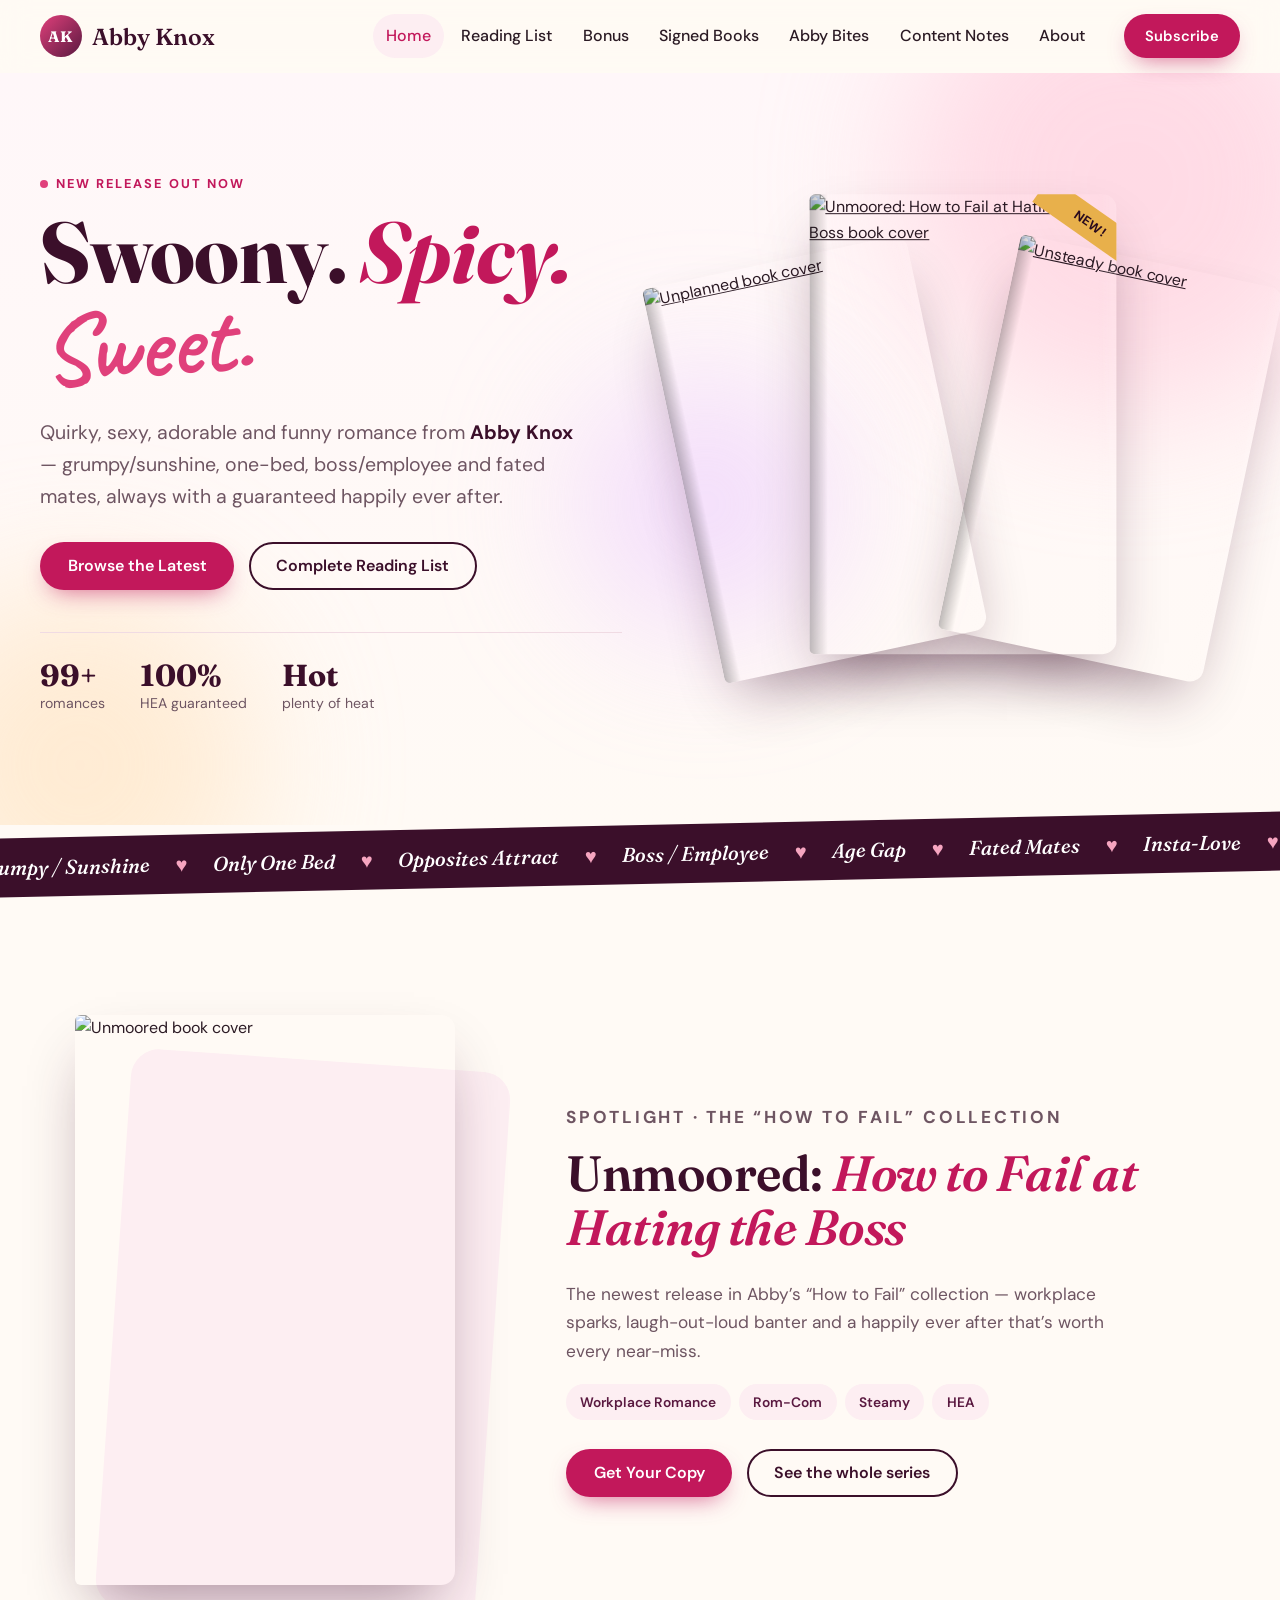
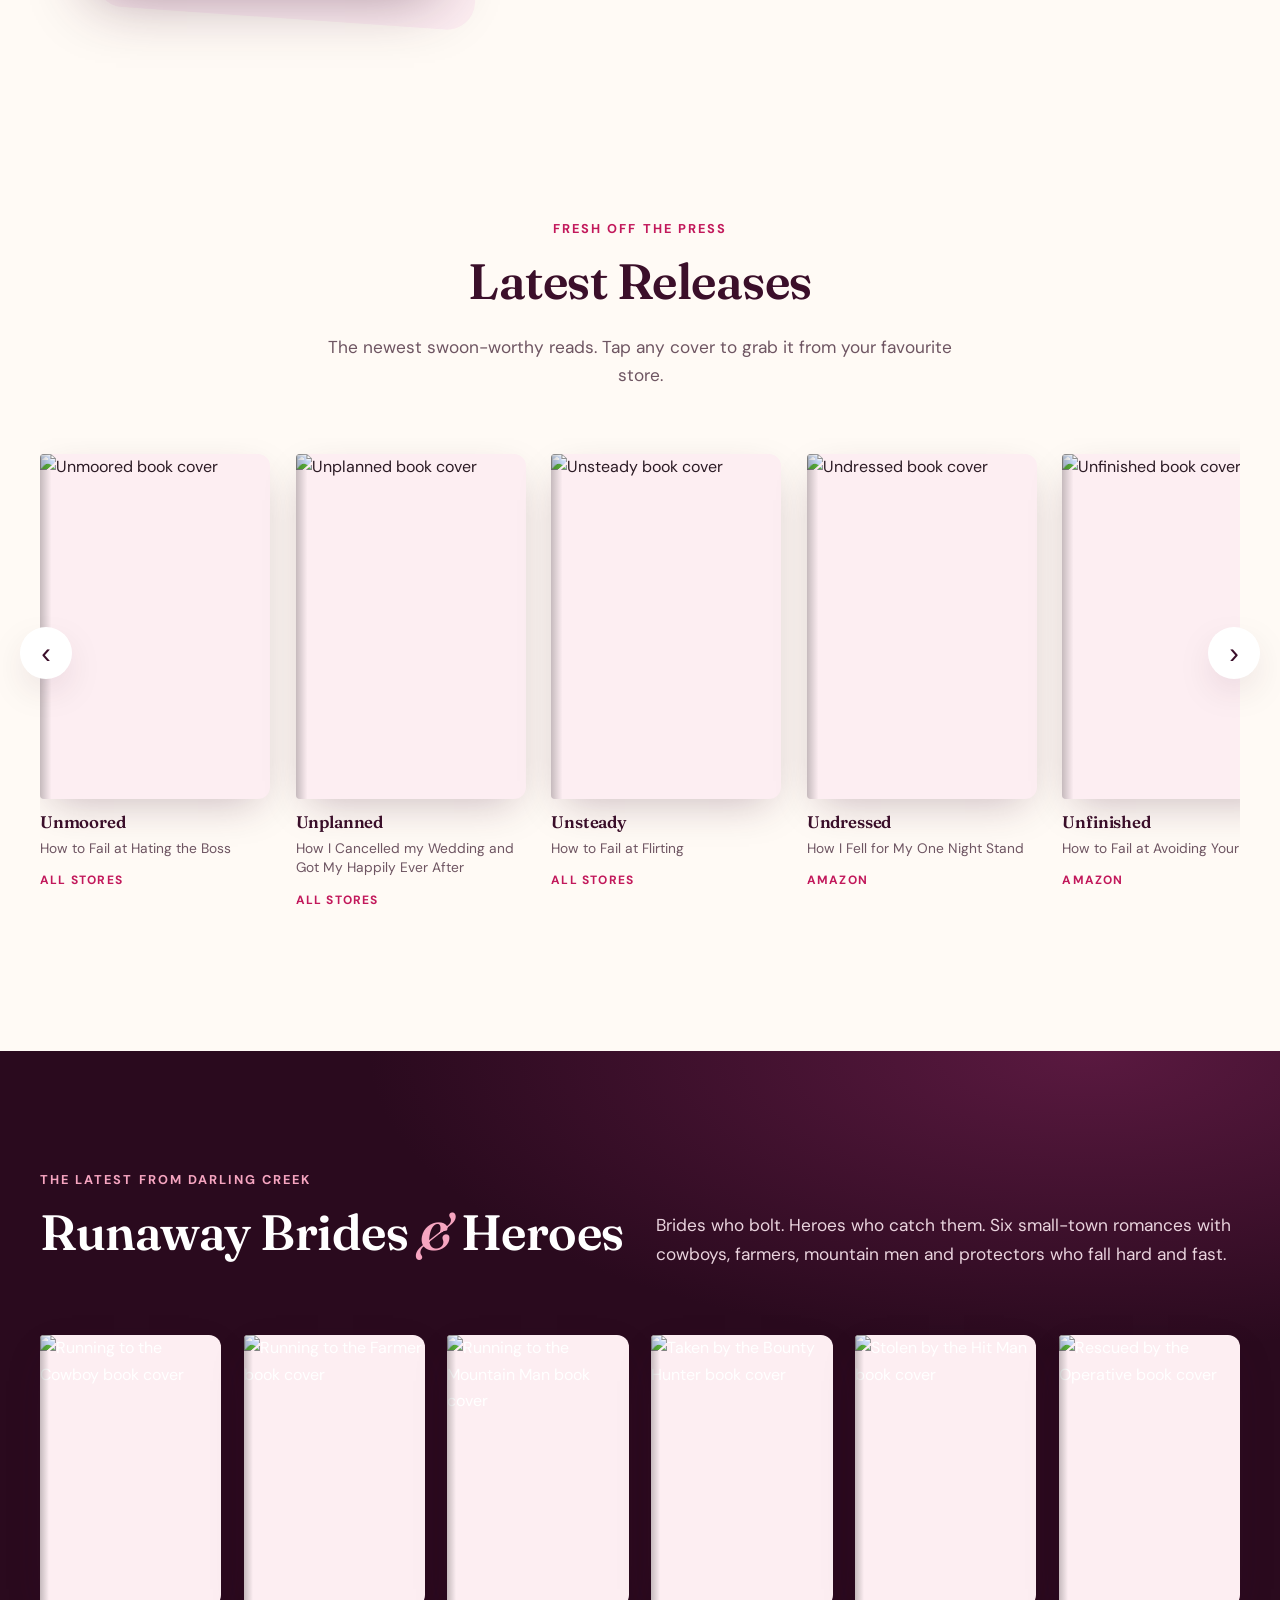
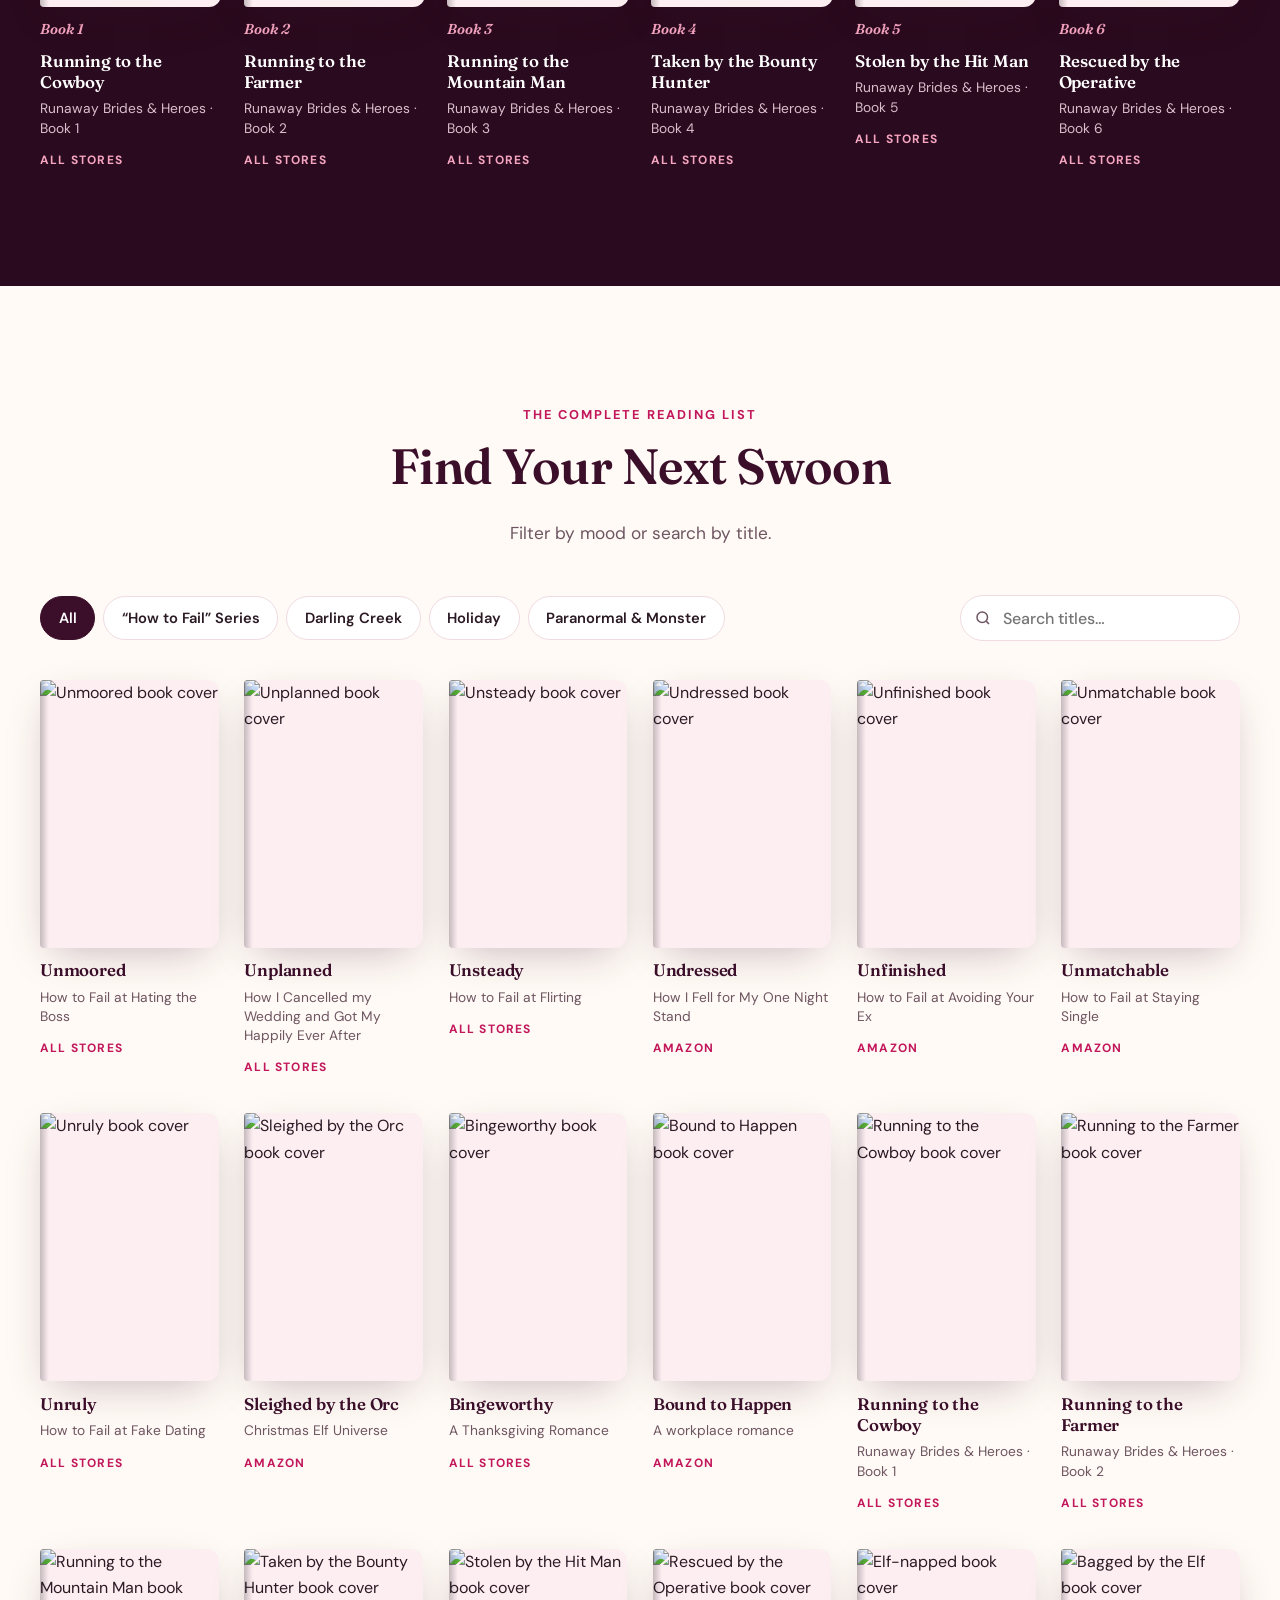
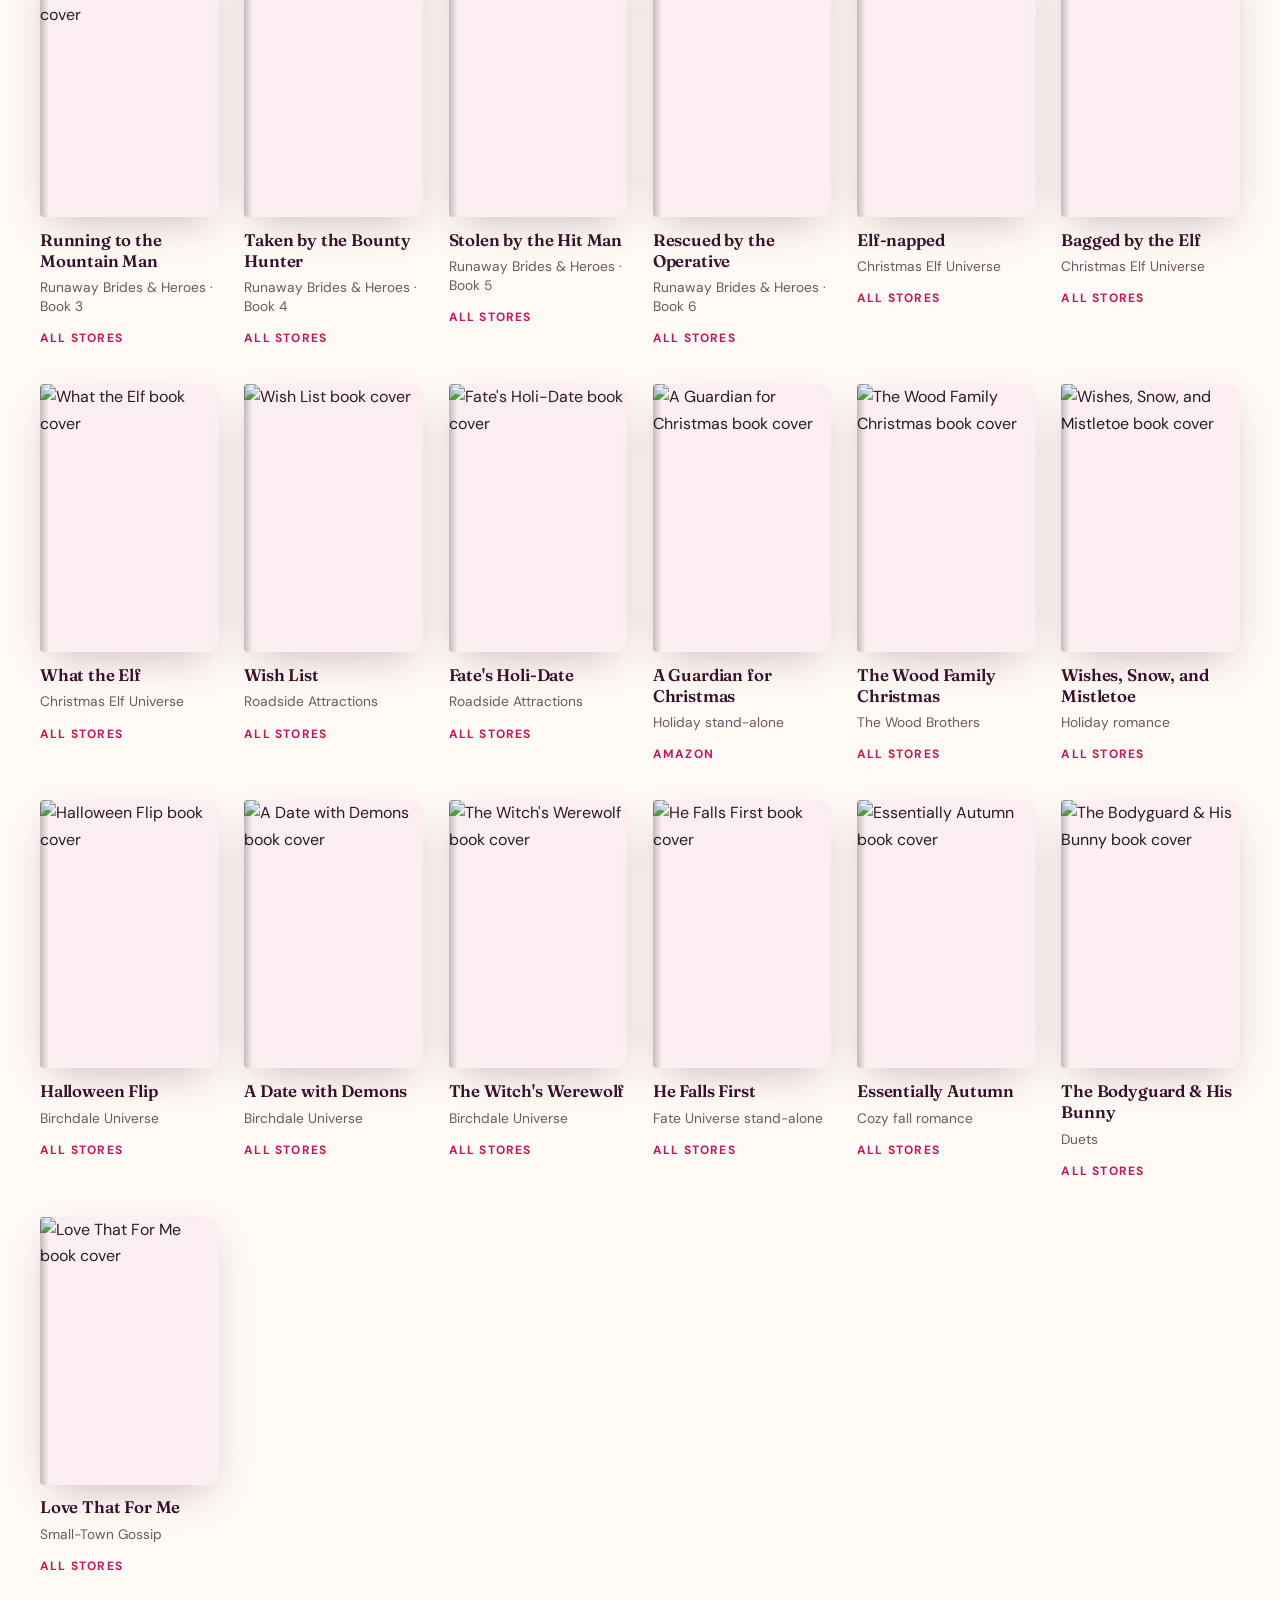
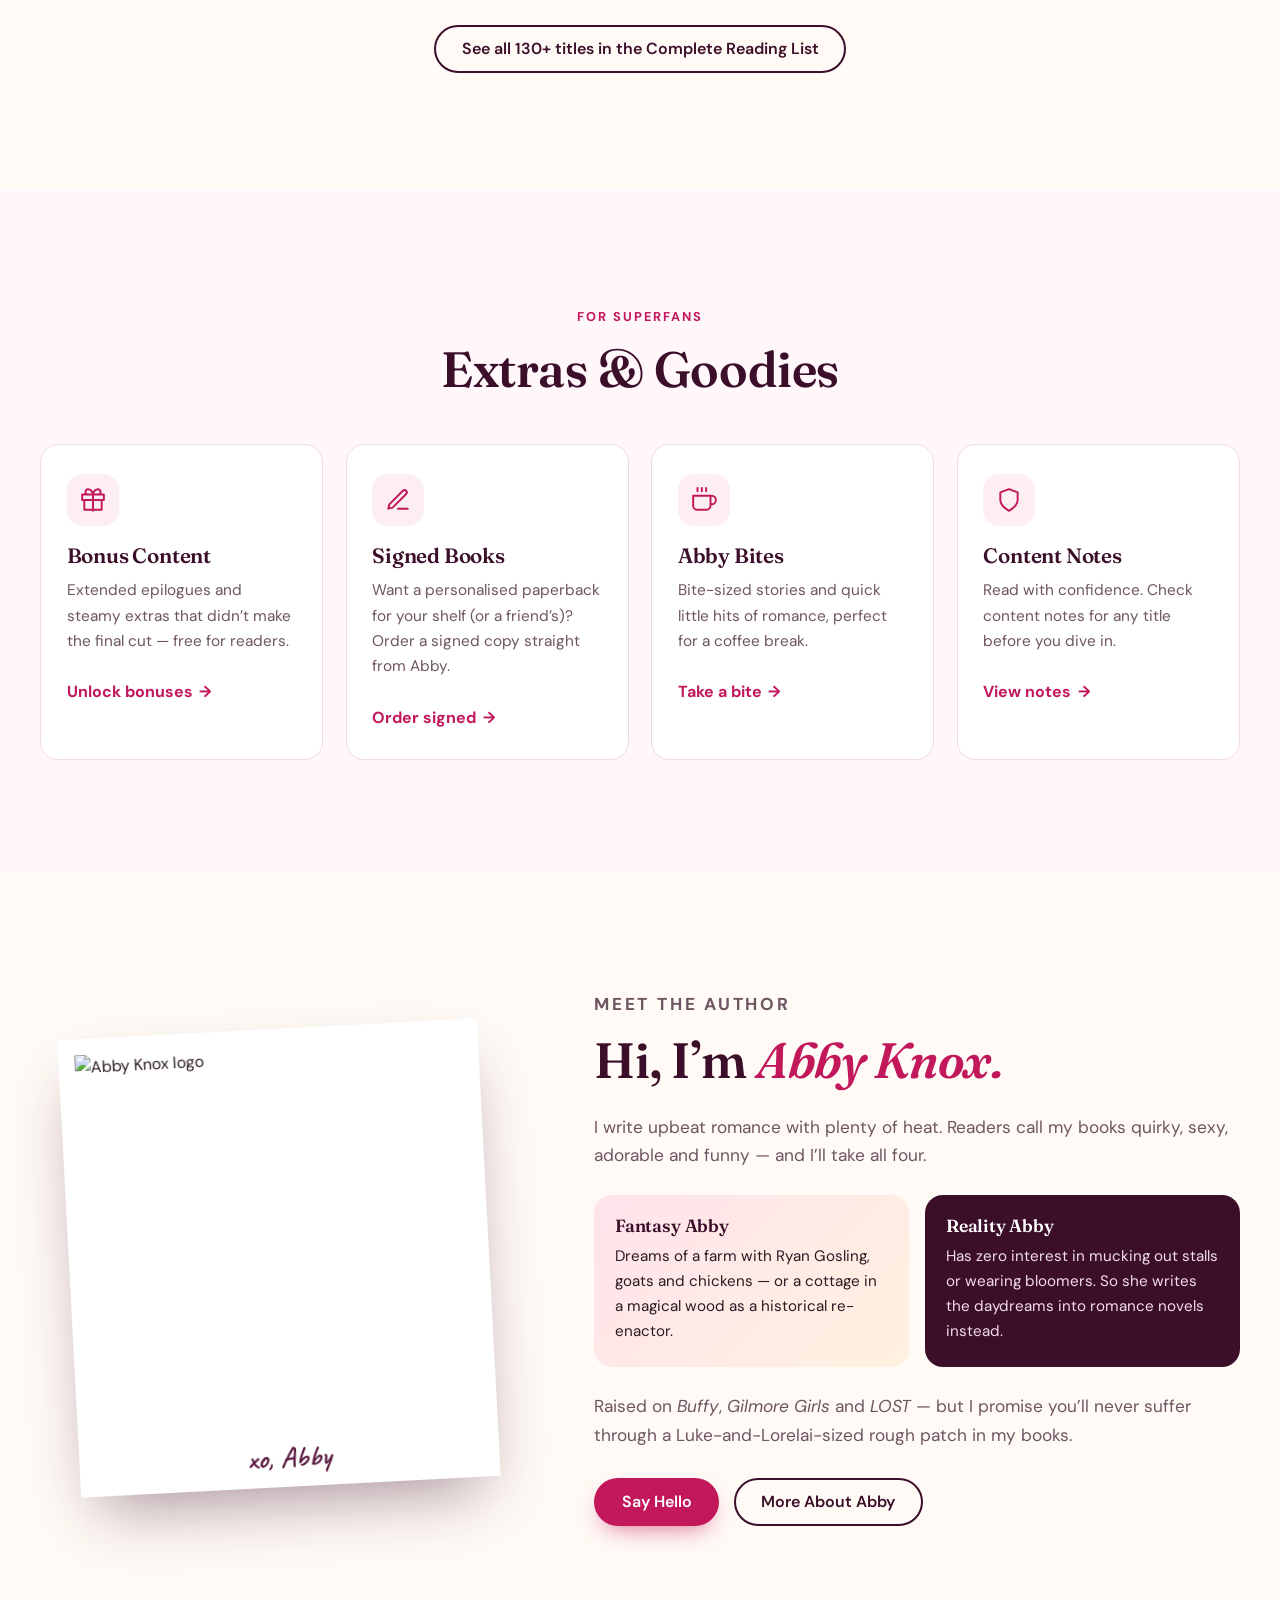
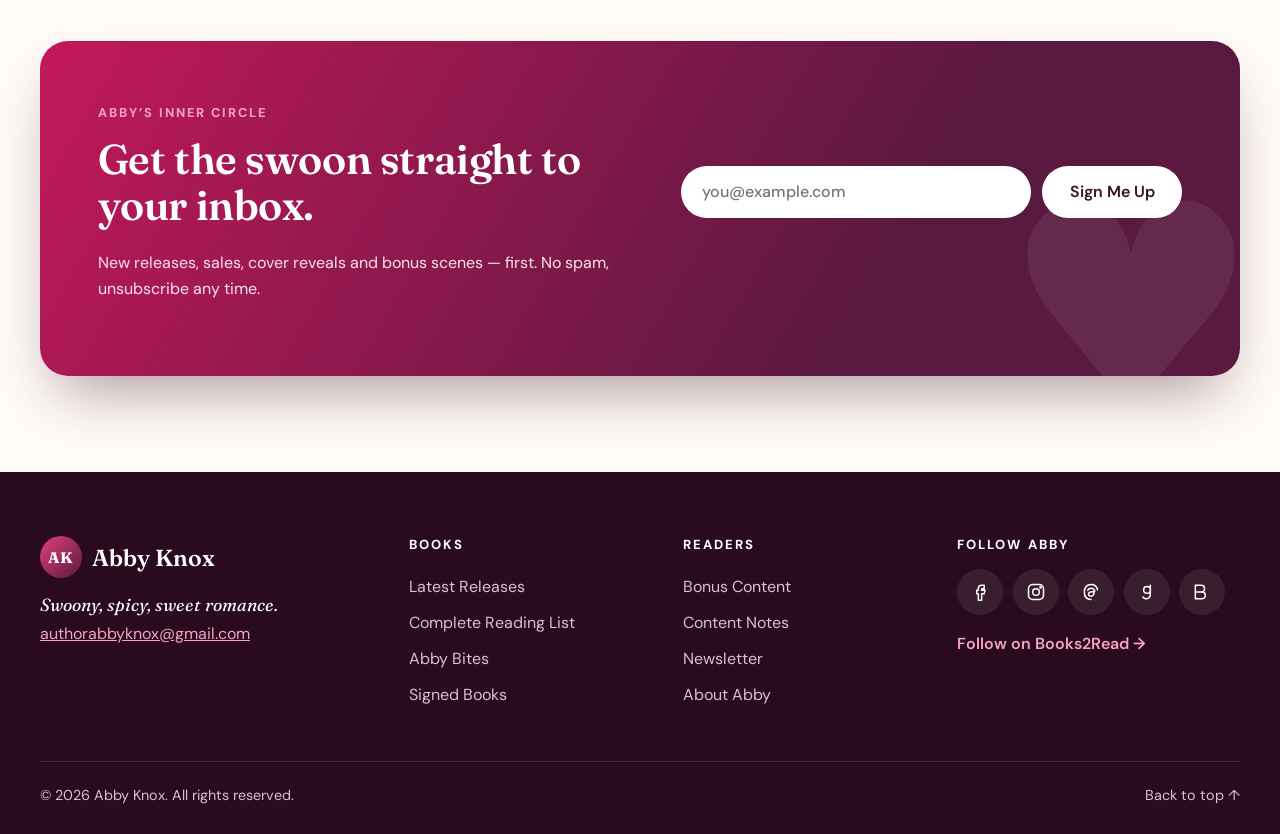
==== commit 0a863521: "Build full multi-page site: reading list, bonus, subscribe, signed books, Abby Bites, content notes," ====
--- a/index.html
+++ b/index.html
@@ -6,30 +6,35 @@
   <title>Abby Knox | Swoony, Spicy, Sweet Romance</title>
   <meta name="description" content="Abby Knox writes upbeat, quirky, swoony romance with plenty of heat. Browse the latest releases, the Darling Creek series and the complete reading list." />
   <meta name="theme-color" content="#3b0f2a" />
+  <meta property="og:title" content="Abby Knox | Swoony, Spicy, Sweet Romance" />
+  <meta property="og:description" content="Abby Knox writes upbeat, quirky, swoony romance with plenty of heat. Browse the latest releases, the Darling Creek series and the complete reading list." />
+  <meta property="og:image" content="https://static1.squarespace.com/static/59ca86e87131a59786c2e17f/t/661eb293f008772becd1b876/1713287827906/abby+logomail+copy.jpg?format=1500w" />
+  <link rel="icon" href="data:image/svg+xml,%3Csvg xmlns='http://www.w3.org/2000/svg' viewBox='0 0 64 64'%3E%3Ccircle cx='32' cy='32' r='32' fill='%23c2185b'/%3E%3Ctext x='32' y='42' font-family='Georgia' font-size='28' font-weight='700' fill='white' text-anchor='middle'%3EAK%3C/text%3E%3C/svg%3E" />
   <link rel="preconnect" href="https://fonts.googleapis.com" />
   <link rel="preconnect" href="https://fonts.gstatic.com" crossorigin />
   <link href="https://fonts.googleapis.com/css2?family=Fraunces:ital,opsz,wght@0,9..144,400;0,9..144,600;0,9..144,700;1,9..144,400;1,9..144,600&family=DM+Sans:wght@400;500;600;700&family=Caveat:wght@600&display=swap" rel="stylesheet" />
   <link rel="stylesheet" href="styles.css" />
 </head>
-<body>
+<body class="page-index">
   <a class="skip-link" href="#main">Skip to content</a>
 
-  <!-- ============ HEADER ============ -->
   <header class="site-header" id="top">
     <div class="container nav-wrap">
-      <a href="#top" class="logo" aria-label="Abby Knox home">
+      <a href="index.html" class="logo" aria-label="Abby Knox home">
         <span class="logo-mark">AK</span>
         <span class="logo-text">Abby Knox</span>
       </a>
       <nav class="nav" id="nav" aria-label="Main">
         <ul>
-          <li><a href="#latest">Latest Books</a></li>
-          <li><a href="#darling-creek">Darling Creek</a></li>
-          <li><a href="#library">Reading List</a></li>
-          <li><a href="#extras">Bonus &amp; Signed</a></li>
-          <li><a href="#about">About</a></li>
+          <li><a href="index.html" class="active" aria-current="page">Home</a></li>
+          <li><a href="reading-list.html">Reading List</a></li>
+          <li><a href="bonus.html">Bonus</a></li>
+          <li><a href="signed-books.html">Signed Books</a></li>
+          <li><a href="abby-bites.html">Abby Bites</a></li>
+          <li><a href="content-notes.html">Content Notes</a></li>
+          <li><a href="about.html">About</a></li>
         </ul>
-        <a href="http://eepurl.com/c7pNu5" target="_blank" rel="noopener" class="btn btn-primary btn-sm nav-cta">Join the Newsletter</a>
+        <a href="subscribe.html" class="btn btn-primary btn-sm nav-cta">Subscribe</a>
       </nav>
       <button class="nav-toggle" id="navToggle" aria-label="Open menu" aria-expanded="false" aria-controls="nav">
         <span></span><span></span><span></span>
@@ -50,10 +55,10 @@
           <p class="lead">Quirky, sexy, adorable and funny romance from <strong>Abby Knox</strong> — grumpy/sunshine, one-bed, boss/employee and fated mates, always with a guaranteed happily ever after.</p>
           <div class="hero-actions">
             <a href="#latest" class="btn btn-primary">Browse the Latest</a>
-            <a href="#library" class="btn btn-ghost">Complete Reading List</a>
+            <a href="reading-list.html" class="btn btn-ghost">Complete Reading List</a>
           </div>
           <ul class="hero-stats">
-            <li><strong data-count="30">0</strong><span>+ romances</span></li>
+            <li><strong><span data-count="130">0</span>+</strong><span>romances</span></li>
             <li><strong>100%</strong><span>HEA guaranteed</span></li>
             <li><strong>Hot</strong><span>plenty of heat</span></li>
           </ul>
@@ -96,7 +101,7 @@
           </ul>
           <div class="hero-actions">
             <a href="https://books2read.com/u/mqypvO" target="_blank" rel="noopener" class="btn btn-primary">Get Your Copy</a>
-            <a href="#latest" class="btn btn-ghost">See the whole series</a>
+            <a href="reading-list.html#songbird-ridge" class="btn btn-ghost">See the whole series</a>
           </div>
         </div>
       </div>
@@ -156,6 +161,7 @@
         </div>
         <div class="book-grid" id="bookGrid"></div>
         <p class="empty" id="empty" hidden>No books match that search — try another word.</p>
+        <div class="center-cta reveal"><a href="reading-list.html" class="btn btn-ghost">See all 130+ titles in the Complete Reading List</a></div>
       </div>
     </section>
 
@@ -171,25 +177,25 @@
             <div class="extra-icon"><svg viewBox="0 0 24 24"><path d="M20 12v9H4v-9M2 7h20v5H2zM12 22V7M12 7H7.5a2.5 2.5 0 1 1 0-5C11 2 12 7 12 7zM12 7h4.5a2.5 2.5 0 1 0 0-5C13 2 12 7 12 7z"/></svg></div>
             <h3>Bonus Content</h3>
             <p>Extended epilogues and steamy extras that didn’t make the final cut — free for readers.</p>
-            <a href="https://www.authorabbyknox.com/bonus" target="_blank" rel="noopener" class="link-arrow">Unlock bonuses</a>
+            <a href="bonus.html" class="link-arrow">Unlock bonuses</a>
           </article>
           <article class="extra-card reveal">
             <div class="extra-icon"><svg viewBox="0 0 24 24"><path d="M12 20h9M16.5 3.5a2.1 2.1 0 0 1 3 3L7 19l-4 1 1-4z"/></svg></div>
             <h3>Signed Books</h3>
             <p>Want a personalised paperback for your shelf (or a friend’s)? Order a signed copy straight from Abby.</p>
-            <a href="https://www.authorabbyknox.com/signed-books" target="_blank" rel="noopener" class="link-arrow">Order signed</a>
+            <a href="signed-books.html" class="link-arrow">Order signed</a>
           </article>
           <article class="extra-card reveal">
             <div class="extra-icon"><svg viewBox="0 0 24 24"><path d="M18 8h1a4 4 0 0 1 0 8h-1M2 8h16v9a4 4 0 0 1-4 4H6a4 4 0 0 1-4-4zM6 1v3M10 1v3M14 1v3"/></svg></div>
             <h3>Abby Bites</h3>
             <p>Bite-sized stories and quick little hits of romance, perfect for a coffee break.</p>
-            <a href="https://www.authorabbyknox.com/abbybites" target="_blank" rel="noopener" class="link-arrow">Take a bite</a>
+            <a href="abby-bites.html" class="link-arrow">Take a bite</a>
           </article>
           <article class="extra-card reveal">
             <div class="extra-icon"><svg viewBox="0 0 24 24"><path d="M12 22s8-4 8-10V5l-8-3-8 3v7c0 6 8 10 8 10z"/></svg></div>
             <h3>Content Notes</h3>
             <p>Read with confidence. Check content notes for any title before you dive in.</p>
-            <a href="https://www.authorabbyknox.com/content-notes" target="_blank" rel="noopener" class="link-arrow">View notes</a>
+            <a href="content-notes.html" class="link-arrow">View notes</a>
           </article>
         </div>
       </div>
@@ -221,7 +227,7 @@
           <p>Raised on <em>Buffy</em>, <em>Gilmore Girls</em> and <em>LOST</em> — but I promise you’ll never suffer through a Luke-and-Lorelai-sized rough patch in my books.</p>
           <div class="hero-actions">
             <a href="mailto:authorabbyknox@gmail.com" class="btn btn-primary">Say Hello</a>
-            <a href="http://eepurl.com/c7pNu5" target="_blank" rel="noopener" class="btn btn-ghost">Get the Newsletter</a>
+            <a href="about.html" class="btn btn-ghost">More About Abby</a>
           </div>
         </div>
       </div>
@@ -245,41 +251,50 @@
     </section>
   </main>
 
-  <!-- ============ FOOTER ============ -->
   <footer class="site-footer">
     <div class="container footer-grid">
       <div>
-        <a href="#top" class="logo light"><span class="logo-mark">AK</span><span class="logo-text">Abby Knox</span></a>
+        <a href="index.html" class="logo light"><span class="logo-mark">AK</span><span class="logo-text">Abby Knox</span></a>
         <p class="foot-tag">Swoony, spicy, sweet romance.</p>
         <a class="foot-mail" href="mailto:authorabbyknox@gmail.com">authorabbyknox@gmail.com</a>
       </div>
       <nav aria-label="Footer">
-        <h3>Explore</h3>
+        <h3>Books</h3>
         <ul>
-          <li><a href="#latest">Latest Books</a></li>
-          <li><a href="#darling-creek">Darling Creek</a></li>
-          <li><a href="#library">Complete Reading List</a></li>
-          <li><a href="#extras">Bonus &amp; Signed Books</a></li>
-          <li><a href="#about">About Abby</a></li>
+          <li><a href="index.html#latest">Latest Releases</a></li>
+          <li><a href="reading-list.html">Complete Reading List</a></li>
+          <li><a href="abby-bites.html">Abby Bites</a></li>
+          <li><a href="signed-books.html">Signed Books</a></li>
+        </ul>
+      </nav>
+      <nav aria-label="Reader extras">
+        <h3>Readers</h3>
+        <ul>
+          <li><a href="bonus.html">Bonus Content</a></li>
+          <li><a href="content-notes.html">Content Notes</a></li>
+          <li><a href="subscribe.html">Newsletter</a></li>
+          <li><a href="about.html">About Abby</a></li>
         </ul>
       </nav>
       <div>
         <h3>Follow Abby</h3>
         <ul class="socials">
-          <li><a href="https://facebook.com/abbyknoxauthor" target="_blank" rel="noopener" aria-label="Facebook"><svg viewBox="0 0 24 24"><path d="M14 8h3V4h-3a4 4 0 0 0-4 4v2H8v4h2v8h4v-8h3l1-4h-4V8z"/></svg></a></li>
-          <li><a href="https://instagram.com/author_abby_knox" target="_blank" rel="noopener" aria-label="Instagram"><svg viewBox="0 0 24 24"><rect x="3" y="3" width="18" height="18" rx="5"/><circle cx="12" cy="12" r="4"/><circle cx="17.5" cy="6.5" r=".8"/></svg></a></li>
+          <li><a href="https://www.facebook.com/abbyknoxauthor/" target="_blank" rel="noopener" aria-label="Facebook"><svg viewBox="0 0 24 24"><path d="M14 8h3V4h-3a4 4 0 0 0-4 4v2H8v4h2v8h4v-8h3l1-4h-4V8z"/></svg></a></li>
+          <li><a href="https://www.instagram.com/author_abby_knox/" target="_blank" rel="noopener" aria-label="Instagram"><svg viewBox="0 0 24 24"><rect x="3" y="3" width="18" height="18" rx="5"/><circle cx="12" cy="12" r="4"/><circle cx="17.5" cy="6.5" r=".8"/></svg></a></li>
           <li><a href="https://www.threads.net/@author_abby_knox" target="_blank" rel="noopener" aria-label="Threads"><svg viewBox="0 0 24 24"><path d="M16.5 11.2c-.4-2.6-2.2-3.7-4.4-3.7-2 0-3.4 1-4 2.4M12 21c-5 0-8-3.3-8-9s3-9 8-9c4.3 0 7 2.4 7.8 6.3M9 14.8c0 1.4 1.3 2.4 3 2.3 2.4-.1 3.7-1.9 3.7-5-3-.6-6.7-.3-6.7 2.7z"/></svg></a></li>
           <li><a href="https://www.goodreads.com/AuthorAbbyKnox" target="_blank" rel="noopener" aria-label="Goodreads"><svg viewBox="0 0 24 24"><path d="M16 4v11a5 5 0 0 1-9 3M16 9.5a4 4 0 1 1-8 0 4 4 0 0 1 8 0z"/></svg></a></li>
           <li><a href="https://www.bookbub.com/profile/abby-knox" target="_blank" rel="noopener" aria-label="BookBub"><svg viewBox="0 0 24 24"><path d="M4 4h7a4 4 0 0 1 0 8H4zM4 12h8a4 4 0 0 1 0 8H4z"/></svg></a></li>
         </ul>
+        <a class="foot-b2r" href="https://www.books2read.com/abbyknox" target="_blank" rel="noopener">Follow on Books2Read →</a>
       </div>
     </div>
     <div class="container foot-bottom">
-      <p>© <span id="year"></span> Abby Knox. All rights reserved.</p>
+      <p>© <span class="year"></span> Abby Knox. All rights reserved.</p>
       <a href="#top" class="back-top">Back to top ↑</a>
     </div>
   </footer>
 
+
   <script src="script.js"></script>
 </body>
 </html>
--- a/styles.css
+++ b/styles.css
@@ -331,10 +331,9 @@
 @media (max-width: 1100px) {
   .series-grid { grid-template-columns: repeat(3, 1fr); }
   .extra-grid { grid-template-columns: repeat(2, 1fr); }
-  .nav ul a { padding: 0 .55rem; }
-}
-
-@media (max-width: 960px) {
+}
+
+@media (max-width: 1180px) {
   .nav-toggle { display: block; }
   .nav {
     position: fixed; inset: 72px 0 auto 0; flex-direction: column; align-items: stretch; gap: 1rem;
@@ -347,6 +346,9 @@
   .nav ul { flex-direction: column; gap: .2rem; }
   .nav ul a { width: 100%; min-height: 52px; font-size: 1.1rem; padding: 0 1rem; border-radius: 12px; }
   .nav-cta { width: 100%; min-height: 52px; }
+}
+
+@media (max-width: 960px) {
 
   .hero-grid, .featured-grid, .about-grid, .nl-box, .series-head { grid-template-columns: 1fr; }
   .hero-copy { text-align: center; }
@@ -396,3 +398,222 @@
   *, *::before, *::after { animation-duration: .001ms !important; animation-iteration-count: 1 !important; transition-duration: .001ms !important; scroll-behavior: auto !important; }
   .reveal { opacity: 1; transform: none; }
 }
+
+/* =========================================================
+   Inner pages
+   ========================================================= */
+.nav ul a.active { background: var(--blush-100); color: var(--primary); }
+.center-cta { text-align: center; margin-top: 3rem; }
+.foot-b2r { display: inline-block; margin-top: 1rem; color: var(--rose-300); font-weight: 600; text-decoration: none; }
+.footer-grid { grid-template-columns: 1.4fr 1fr 1fr 1.2fr; }
+.btn-outline-light { border-color: rgba(255,255,255,.7); color: #fff; }
+.btn-outline-light:hover { background: #fff; color: var(--plum-800); transform: translateY(-2px); }
+.narrow { max-width: 820px; }
+.pill { display: inline-block; padding: .3rem .8rem; border-radius: 999px; background: var(--blush-100); color: var(--primary); font-size: .76rem; font-weight: 700; letter-spacing: .06em; text-transform: uppercase; }
+.pill.hot { background: var(--gold); color: var(--plum-900); }
+
+/* Page hero */
+.page-hero { position: relative; overflow: hidden; padding: clamp(3.5rem, 8vw, 6.5rem) 0 clamp(3rem, 7vw, 5.5rem); }
+.page-hero-inner { text-align: center; max-width: 760px; }
+.page-hero h1 { font-size: clamp(2.5rem, 6vw, 4.4rem); font-weight: 700; margin-bottom: 1.1rem; }
+.page-hero .lead { margin-inline: auto; max-width: 40rem; }
+.hero-bg.dark { background: radial-gradient(900px 400px at 80% 0%, var(--plum-700), transparent 60%), var(--plum-900); }
+.hero-bg.dark .blob { opacity: .25; }
+.bites-hero h1, .bites-hero .lead { color: #fff; }
+.bites-hero .lead { color: #ecd4df; }
+.bites-hero h1 em { color: var(--rose-300); }
+
+/* Reading list */
+.rl-stats { display: flex; justify-content: center; flex-wrap: wrap; gap: .8rem 2rem; margin-top: 1.8rem; color: var(--muted); }
+.rl-stats strong { font: 700 1.6rem var(--font-display); color: var(--plum-800); margin-right: .3rem; }
+.rl-section { padding-top: 1rem; }
+.rl-toolbar { position: sticky; top: 72px; z-index: 20; background: rgba(255,250,245,.92); backdrop-filter: blur(10px); -webkit-backdrop-filter: blur(10px); padding: 1rem 0; margin-bottom: 1.5rem; display: flex; flex-direction: column; gap: .9rem; border-bottom: 1px solid var(--line); }
+.rl-toolbar .search { flex: none; max-width: 520px; width: 100%; margin-inline: auto; }
+.rl-jump { display: flex; gap: .5rem; overflow-x: auto; scrollbar-width: none; padding-bottom: .2rem; }
+.rl-jump::-webkit-scrollbar { display: none; }
+.rl-jump .chip { flex: 0 0 auto; display: inline-flex; align-items: center; text-decoration: none; font-size: .86rem; }
+.universe { padding: 2.6rem 0 1rem; scroll-margin-top: 200px; }
+.universe-head { display: flex; flex-wrap: wrap; align-items: baseline; gap: .4rem 1.2rem; border-bottom: 2px solid var(--plum-800); padding-bottom: .8rem; margin-bottom: 1.6rem; }
+.universe-head h2 { font-size: clamp(1.7rem, 3vw, 2.3rem); margin: 0; }
+.universe-head p { margin: 0; color: var(--muted); font-style: italic; }
+.series-cards { display: grid; grid-template-columns: repeat(auto-fill, minmax(300px, 1fr)); gap: 1.3rem; }
+.series-card { background: var(--surface); border: 1px solid var(--line); border-radius: var(--radius); padding: 1.4rem 1.2rem 1rem; transition: box-shadow .3s, transform .3s var(--ease); }
+.series-card:hover { box-shadow: var(--shadow); transform: translateY(-3px); }
+.series-card h3 { font-size: 1.15rem; margin-bottom: .2rem; }
+.series-note { font-size: .86rem; color: var(--muted); margin-bottom: .6rem; }
+.title-list { margin-top: .6rem; }
+.title-list li + li { border-top: 1px dashed var(--line); }
+.title-list a { display: flex; align-items: center; gap: .8rem; min-height: 48px; padding: .35rem .3rem; text-decoration: none; border-radius: 10px; transition: background .2s; }
+.title-list a:hover { background: var(--blush-50); }
+.title-list img { width: 36px; height: 54px; object-fit: cover; border-radius: 3px; box-shadow: var(--shadow-sm); flex: none; }
+.title-list .num { width: 36px; height: 36px; flex: none; display: grid; place-items: center; border-radius: 50%; background: var(--blush-100); color: var(--primary); font: 600 .9rem var(--font-display); }
+.title-list .t { flex: 1; font-weight: 500; line-height: 1.35; }
+.title-list .go { color: var(--rose-300); transition: transform .2s, color .2s; }
+.title-list a:hover .go { transform: translateX(3px); color: var(--primary); }
+
+/* Bonus */
+.bonus-grid { display: grid; grid-template-columns: repeat(3, 1fr); gap: 1.6rem; }
+.bonus-card { display: flex; flex-direction: column; background: var(--surface); border-radius: var(--radius-lg); overflow: hidden; border: 1px solid var(--line); text-decoration: none; transition: transform .35s var(--ease), box-shadow .35s; }
+.bonus-card:hover { transform: translateY(-6px); box-shadow: var(--shadow-lg); }
+.bonus-img { background: linear-gradient(135deg, var(--blush-100), #fff1df); padding: 2rem 2.4rem 0; display: flex; justify-content: center; }
+.bonus-img img { width: 70%; aspect-ratio: 2/3; object-fit: cover; border-radius: 4px 10px 0 0; box-shadow: var(--shadow); transition: transform .4s var(--ease); }
+.bonus-card:hover .bonus-img img { transform: translateY(-6px) rotate(-1.5deg); }
+.bonus-body { padding: 1.5rem 1.6rem 1rem; display: flex; flex-direction: column; gap: .5rem; flex: 1; }
+.bonus-body h3 { margin: .3rem 0 0; }
+.bonus-body p { color: var(--muted); margin: 0; flex: 1; }
+.free-book { background: radial-gradient(900px 400px at 15% 100%, var(--rose-600), transparent 60%), var(--plum-900); color: #fff; }
+.free-book h2 { color: #fff; font-size: clamp(2.4rem, 5vw, 3.6rem); }
+.free-book p { color: #ecd4df; font-size: 1.08rem; max-width: 34rem; }
+.free-grid { display: grid; grid-template-columns: .7fr 1.3fr; gap: clamp(2rem, 6vw, 5rem); align-items: center; }
+.free-cover { position: relative; max-width: 320px; justify-self: center; }
+.free-cover img { border-radius: 4px 12px 12px 4px; box-shadow: 0 30px 60px -15px rgba(0,0,0,.6); transform: rotate(-3deg); }
+.free-badge { position: absolute; top: -18px; right: -18px; width: 84px; height: 84px; border-radius: 50%; display: grid; place-items: center; background: var(--gold); color: var(--plum-900); font: 700 1.25rem var(--font-display); transform: rotate(12deg); box-shadow: var(--shadow); }
+
+/* Subscribe */
+.sub-grid { display: grid; grid-template-columns: 1.1fr .9fr; gap: clamp(2rem, 6vw, 5rem); align-items: center; }
+.subscribe-hero h1 { text-align: left; }
+.subscribe-hero .lead { margin-inline: 0; }
+.perks { display: grid; gap: 1rem; margin-top: 2rem; }
+.perks li { display: flex; gap: 1rem; align-items: center; }
+.perks strong { display: block; color: var(--plum-800); }
+.perks span { color: var(--muted); font-size: .94rem; }
+.perk-icon, .extra-icon { width: 52px; height: 52px; flex: none; border-radius: 16px; display: grid; place-items: center; background: var(--blush-100); }
+.perk-icon svg, .contact-card svg { width: 24px; height: 24px; fill: none; stroke: var(--primary); stroke-width: 1.8; stroke-linecap: round; stroke-linejoin: round; }
+.sub-card { background: var(--surface); border-radius: var(--radius-lg); padding: clamp(1.8rem, 4vw, 2.6rem); box-shadow: var(--shadow-lg); border: 1px solid var(--line); }
+.sub-card h2 { font-size: 1.8rem; }
+.sub-card > p { color: var(--muted); }
+.nl-form.stacked { flex-direction: column; flex-wrap: nowrap; }
+.nl-form.stacked label { font-weight: 600; font-size: .92rem; color: var(--plum-800); }
+.nl-form.stacked input { flex: none; border: 1.5px solid var(--line); }
+.nl-form.stacked input:focus { outline: none; border-color: var(--rose-500); box-shadow: 0 0 0 4px rgba(224,64,123,.15); }
+.nl-form.stacked .form-msg { color: var(--primary); }
+.fine { font-size: .85rem; color: var(--muted); margin: .4rem 0 0; }
+.follow-box { display: flex; flex-wrap: wrap; justify-content: space-between; align-items: center; gap: 1.5rem; background: var(--blush-50); border: 1px solid var(--line); border-radius: var(--radius-lg); padding: clamp(1.8rem, 4vw, 3rem); }
+.follow-box h2 { font-size: clamp(1.7rem, 3vw, 2.3rem); }
+.follow-box .section-sub { margin: 0; max-width: 34rem; }
+
+/* Signed books shop */
+.filters.center { justify-content: center; margin-bottom: 2.6rem; }
+.shop-grid { display: grid; grid-template-columns: repeat(auto-fill, minmax(260px, 1fr)); gap: 1.8rem; }
+.product { background: var(--surface); border: 1px solid var(--line); border-radius: var(--radius-lg); overflow: hidden; display: flex; flex-direction: column; transition: transform .35s var(--ease), box-shadow .35s; }
+.product:hover { transform: translateY(-6px); box-shadow: var(--shadow-lg); }
+.product[hidden] { display: none; }
+.product-img { position: relative; background: linear-gradient(160deg, var(--blush-50), var(--blush-100)); aspect-ratio: 4/4.2; display: grid; place-items: center; padding: 1.4rem; }
+.product-img img { max-height: 100%; width: auto; object-fit: contain; filter: drop-shadow(0 18px 24px rgba(59,15,42,.25)); transition: transform .4s var(--ease); }
+.product:hover .product-img img { transform: scale(1.04); }
+.product-img .pill { position: absolute; top: 14px; left: 14px; background: #fff; }
+.product-img .pill.hot { background: var(--gold); }
+.product-body { padding: 1.3rem 1.4rem 1.4rem; display: flex; flex-direction: column; flex: 1; }
+.product-body h3 { margin-bottom: .3rem; }
+.product-body p { color: var(--muted); font-size: .94rem; flex: 1; }
+.product-foot { display: flex; justify-content: space-between; align-items: center; gap: 1rem; padding-top: 1rem; border-top: 1px solid var(--line); }
+.price { font: 700 1.45rem var(--font-display); color: var(--plum-800); }
+.shop-note { text-align: center; color: var(--muted); margin-top: 3rem; }
+.shop-note a { color: var(--primary); font-weight: 600; }
+
+/* Abby Bites */
+.steps { display: flex; justify-content: center; flex-wrap: wrap; gap: .8rem 1.6rem; margin-top: 2rem; color: #fff; font-weight: 600; }
+.steps li { display: flex; align-items: center; gap: .6rem; }
+.steps span { width: 32px; height: 32px; border-radius: 50%; display: grid; place-items: center; background: var(--rose-500); font-size: .9rem; }
+.bites-list { display: grid; gap: clamp(3rem, 7vw, 5.5rem); }
+.bite { display: grid; grid-template-columns: .7fr 1.3fr; gap: clamp(2rem, 5vw, 4.5rem); align-items: center; }
+.bite.reverse .bite-cover { order: 2; }
+.bite-cover { max-width: 320px; justify-self: center; position: relative; }
+.bite-cover::before { content: ""; position: absolute; inset: 10% -12% -8% 12%; border-radius: var(--radius-lg); background: linear-gradient(135deg, #ead2ff, var(--blush-100)); z-index: -1; transform: rotate(-4deg); }
+.bite.reverse .bite-cover::before { transform: rotate(4deg); inset: 10% 12% -8% -12%; }
+.bite-cover img { border-radius: 4px 12px 12px 4px; box-shadow: var(--shadow-lg); }
+.bite-body h2 { font-size: clamp(1.8rem, 3.5vw, 2.6rem); margin-top: .6rem; }
+.bite-body p { color: var(--muted); font-size: 1.08rem; max-width: 36rem; }
+.bite-body .tags { margin: 0; }
+.happy { text-align: center; font: italic 600 1.6rem var(--font-display); color: var(--plum-800); }
+.happy span { color: var(--rose-500); font-style: normal; }
+
+/* Content notes */
+.spoiler-alert { display: flex; gap: 1rem; align-items: flex-start; background: #fff6e6; border: 1.5px solid #f1cf8a; border-radius: var(--radius); padding: 1.2rem 1.4rem; margin-bottom: 2rem; }
+.spoiler-alert svg { width: 28px; height: 28px; flex: none; fill: none; stroke: #b7791f; stroke-width: 2; stroke-linecap: round; stroke-linejoin: round; }
+.spoiler-alert strong { color: #7a4d0b; display: block; margin-bottom: .2rem; }
+.spoiler-alert p { margin: 0; color: #6b4e1f; font-size: .96rem; }
+.accordion { display: grid; gap: .8rem; }
+.note { background: var(--surface); border: 1px solid var(--line); border-radius: var(--radius); overflow: hidden; transition: box-shadow .3s; }
+.note[open] { box-shadow: var(--shadow); border-color: var(--rose-300); }
+.note summary { list-style: none; cursor: pointer; display: flex; align-items: center; gap: 1rem; min-height: 64px; padding: .8rem 1.3rem; }
+.note summary::-webkit-details-marker { display: none; }
+.note summary::after { content: "+"; margin-left: auto; width: 32px; height: 32px; flex: none; border-radius: 50%; display: grid; place-items: center; background: var(--blush-100); color: var(--primary); font-size: 1.3rem; font-weight: 600; transition: transform .3s var(--ease); }
+.note[open] summary::after { transform: rotate(45deg); }
+.note-title { font: 600 1.2rem var(--font-display); color: var(--plum-800); }
+.note-series { font-size: .8rem; color: var(--muted); text-transform: uppercase; letter-spacing: .08em; }
+.note-body { padding: 0 1.3rem 1.2rem; color: var(--ink); }
+.note-body ul { list-style: none; display: grid; gap: .45rem; }
+.note-body li { position: relative; padding-left: 1.4rem; }
+.note-body li::before { content: "♥"; position: absolute; left: 0; color: var(--rose-300); font-size: .8rem; top: .2rem; }
+.note-body p { margin: .8rem 0 0; color: var(--muted); }
+.note-flag { background: var(--blush-50); border-left: 3px solid var(--primary); padding: .6rem .9rem; border-radius: 6px; color: var(--plum-800) !important; font-weight: 600; margin: 0 0 .9rem !important; }
+.cn-help { display: flex; flex-wrap: wrap; justify-content: space-between; align-items: center; gap: 1rem; margin-top: 2rem; color: var(--muted); }
+.cn-help p { margin: 0; }
+.cn-help a { color: var(--primary); font-weight: 600; }
+
+/* About page */
+.about-hero h1 { font-size: clamp(2.6rem, 6vw, 4.4rem); }
+.vs-grid { display: grid; grid-template-columns: 1fr auto 1fr; gap: 1.4rem; align-items: center; }
+.vs-card { border-radius: var(--radius-lg); padding: clamp(1.8rem, 4vw, 2.6rem); height: 100%; }
+.vs-card.fantasy { background: linear-gradient(135deg, #ffe3ec, #fff1df); }
+.vs-card.reality { background: var(--plum-800); color: #f3dde7; }
+.vs-card.reality h3 { color: #fff; }
+.vs-label { display: inline-block; font: 600 1.6rem var(--font-script); color: var(--primary); margin-bottom: .4rem; }
+.vs-card.reality .vs-label { color: var(--rose-300); }
+.vs-card p { margin: 0; font-size: 1.05rem; }
+.vs-badge { width: 64px; height: 64px; border-radius: 50%; display: grid; place-items: center; background: var(--gold); color: var(--plum-900); font: italic 700 1.3rem var(--font-display); box-shadow: var(--shadow); }
+.tropes-section { background: var(--plum-900); color: #f3dde7; }
+.tropes-section h2 { color: #fff; }
+.two-col { display: grid; grid-template-columns: 1fr 1fr; gap: clamp(2.5rem, 6vw, 5rem); }
+.trope-cloud { display: flex; flex-wrap: wrap; gap: .6rem; margin-top: 1rem; }
+.trope-cloud li { padding: .6rem 1.1rem; border-radius: 999px; border: 1.5px solid rgba(246,165,192,.5); color: #fff; font-weight: 500; transition: background .2s, transform .2s; }
+.trope-cloud li:hover { background: var(--primary); border-color: var(--primary); transform: translateY(-2px); }
+.influences { display: grid; gap: .8rem; margin-top: 1rem; }
+.influences li { background: rgba(255,255,255,.06); border-radius: var(--radius); padding: 1rem 1.2rem; }
+.influences strong { display: block; color: #fff; font: italic 600 1.15rem var(--font-display); }
+.influences span { font-size: .92rem; color: #d9bfcd; }
+.promise { margin-top: 1.4rem; font-family: var(--font-display); font-style: italic; font-size: 1.1rem; color: var(--rose-300); }
+.contact-grid { display: grid; grid-template-columns: repeat(4, 1fr); gap: 1.2rem; }
+.contact-card { display: flex; flex-direction: column; align-items: center; text-align: center; gap: .4rem; padding: 1.8rem 1rem; background: var(--surface); border: 1px solid var(--line); border-radius: var(--radius); text-decoration: none; transition: transform .3s var(--ease), box-shadow .3s; overflow-wrap: anywhere; }
+.contact-card:hover { transform: translateY(-5px); box-shadow: var(--shadow); }
+.contact-card .extra-icon { margin: 0 0 .5rem; }
+.contact-card strong { color: var(--plum-800); }
+.contact-card span:last-child { color: var(--muted); font-size: .9rem; }
+
+/* Inner-page responsive */
+@media (max-width: 1100px) {
+  .footer-grid { grid-template-columns: 1fr 1fr; }
+  .footer-grid > div:first-child { grid-column: 1 / -1; }
+  .contact-grid { grid-template-columns: repeat(2, 1fr); }
+}
+@media (max-width: 960px) {
+  .bonus-grid { grid-template-columns: 1fr 1fr; }
+  .free-grid, .sub-grid, .bite, .two-col { grid-template-columns: 1fr; }
+  .free-copy, .bite-body { text-align: center; }
+  .free-copy p, .bite-body p { margin-inline: auto; }
+  .free-copy .hero-actions, .bite-body .tags { justify-content: center; }
+  .bite.reverse .bite-cover { order: 0; }
+  .bite-cover { max-width: 240px; }
+  .free-cover { max-width: 240px; }
+  .subscribe-hero h1, .subscribe-hero .lead { text-align: center; margin-inline: auto; }
+  .perks { max-width: 360px; margin-inline: auto; }
+  .vs-grid { grid-template-columns: 1fr; }
+  .vs-badge { justify-self: center; margin: -2.2rem 0; position: relative; z-index: 1; }
+  .follow-box { flex-direction: column; text-align: center; }
+}
+@media (max-width: 640px) {
+  .bonus-grid { grid-template-columns: 1fr; }
+  .series-cards { grid-template-columns: 1fr; }
+  .universe { scroll-margin-top: 180px; }
+  .shop-grid { grid-template-columns: 1fr; }
+  .contact-grid { grid-template-columns: 1fr 1fr; gap: .8rem; }
+  .contact-card { padding: 1.3rem .6rem; }
+  .cn-help { flex-direction: column; text-align: center; }
+  .note summary { flex-wrap: wrap; gap: .2rem .8rem; padding-right: 3.6rem; position: relative; }
+  .note summary::after { position: absolute; right: 1rem; top: 50%; translate: 0 -50%; }
+  .note-title { flex-basis: 100%; }
+  .steps { flex-direction: column; align-items: center; }
+  .follow-box .btn { width: 100%; }
+}
+.hero-stats strong span { font: inherit; color: inherit; }
